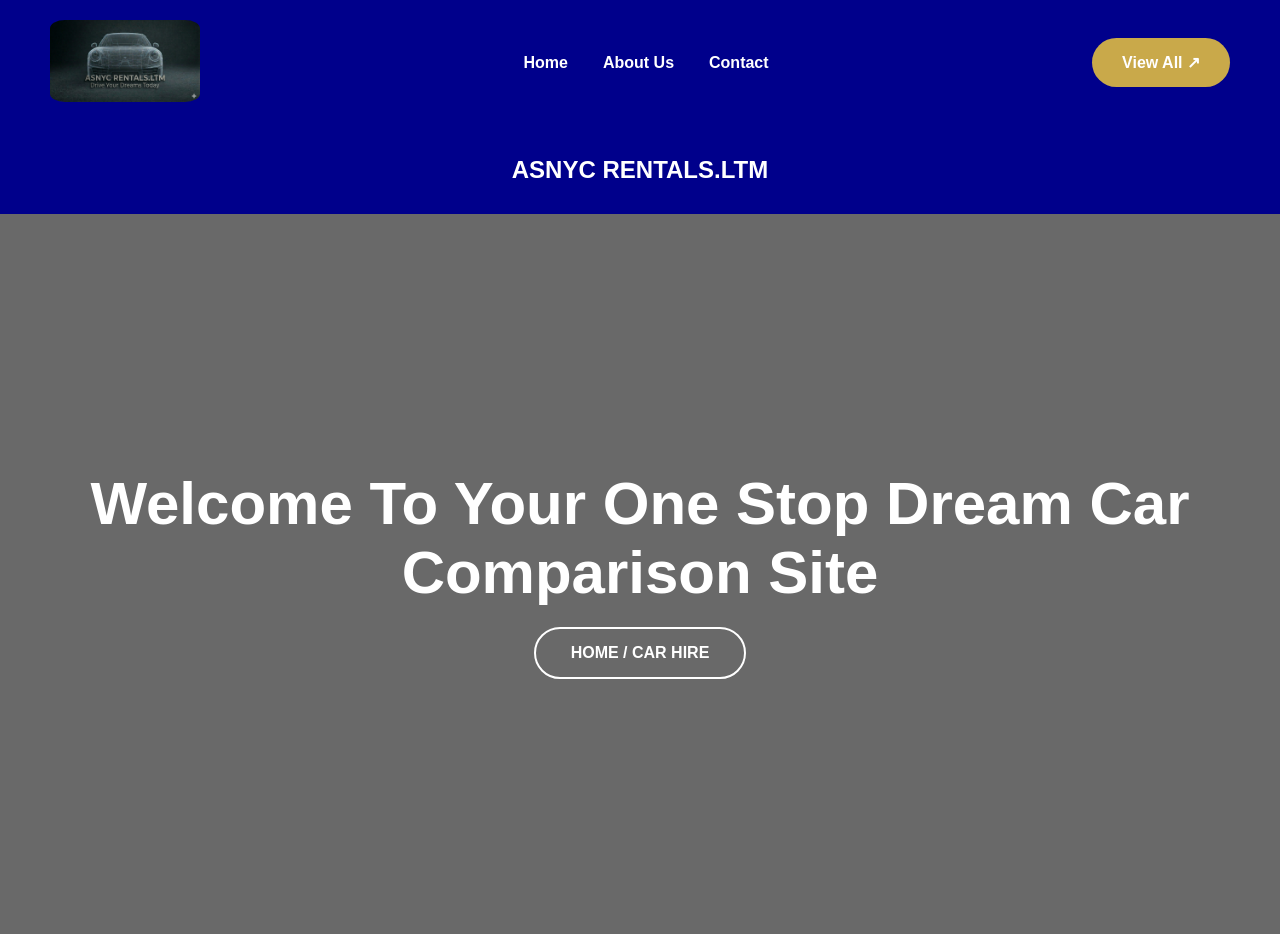
==== index.html @ 330ac1f2 "Finished welcome page section" ====
<!doctype html>
<html lang="en">
  <head>
    <meta charset="UTF-8" />
    <meta name="viewport" content="width=device-width, initial-scale=1.0" />
    <title>ASNYC RENTALS.LTM</title>
    <link rel="stylesheet" href="style.css" />
  </head>
  <body>
    <header>
      <!-- Top Navbar -->
      <nav class="navbar">
        <div class="logo">
          <img src="logo.png" alt="img" />
        </div>

        <ul class="nav-links">
          <li><a href="#">Home</a></li>
          <li><a href="#">About Us</a></li>
          <li><a href="#">Contact</a></li>
        </ul>

        <a href="#" class="view-btn">View All ↗</a>
      </nav>

      <!-- Company Name -->
      <div class="company-name">
        <h2>ASNYC RENTALS.LTM</h2>
      </div>

      <!-- Hero Section -->
      <section class="hero">
        <div class="overlay">
          <h1>Welcome To Your One Stop Dream Car Comparison Site</h1>

          <a href="#" class="hero-btn">HOME / CAR HIRE</a>
        </div>
      </section>
    </header>
  </body>
</html>
---- style.css ----
* {
    margin: 0;
    padding: 0;
    box-sizing: border-box;
}

body {
    font-family: Arial, sans-serif;
    background-color: dimgray;
}

/* NAVBAR */
.navbar {
    background-color: darkblue;
    display: flex;
    justify-content: space-between;
    align-items: center;
    padding: 20px 50px;
}

.logo img {
    width: 150px;
    border-radius: 10%;
}

.nav-links {
    display: flex;
    list-style: none;
    gap: 35px;
}

.nav-links a {
    text-decoration: none;
    color: white;
    font-weight: bold;
}

.view-btn {
    background: #c9a94a;
    color: white;
    text-decoration: none;
    padding: 15px 30px;
    border-radius: 30px;
    font-weight: bold;
}

/* COMPANY NAME */
.company-name {
    background-color: darkblue;
    text-align: center;
    padding: 30px;
    color: white;
}

/* HERO SECTION */
.hero {
    height: 80vh;
    background: url("car-bg.jpg") center/cover no-repeat;
    position: relative;
}

.overlay {
    background color: ;
    height: 100%;
    display: flex;
    flex-direction: column;
    justify-content: center;
    text-align: center;
    color: white;
    padding: 20px;
}

.overlay h1 {
    font-size: 60px;
    margin-bottom: 20px;
    font-weight: bold;
}

.overlay p {
    font-size: 24px;
    max-width: 1000px;
    margin: 0 auto 30px;
    line-height: 1.6;
}

.hero-btn {
    display: inline-block;
    margin: 0 auto;
    padding: 15px 35px;
    border: 2px solid white;
    border-radius: 30px;
    color: white;
    text-decoration: none;
    font-weight: bold;
}
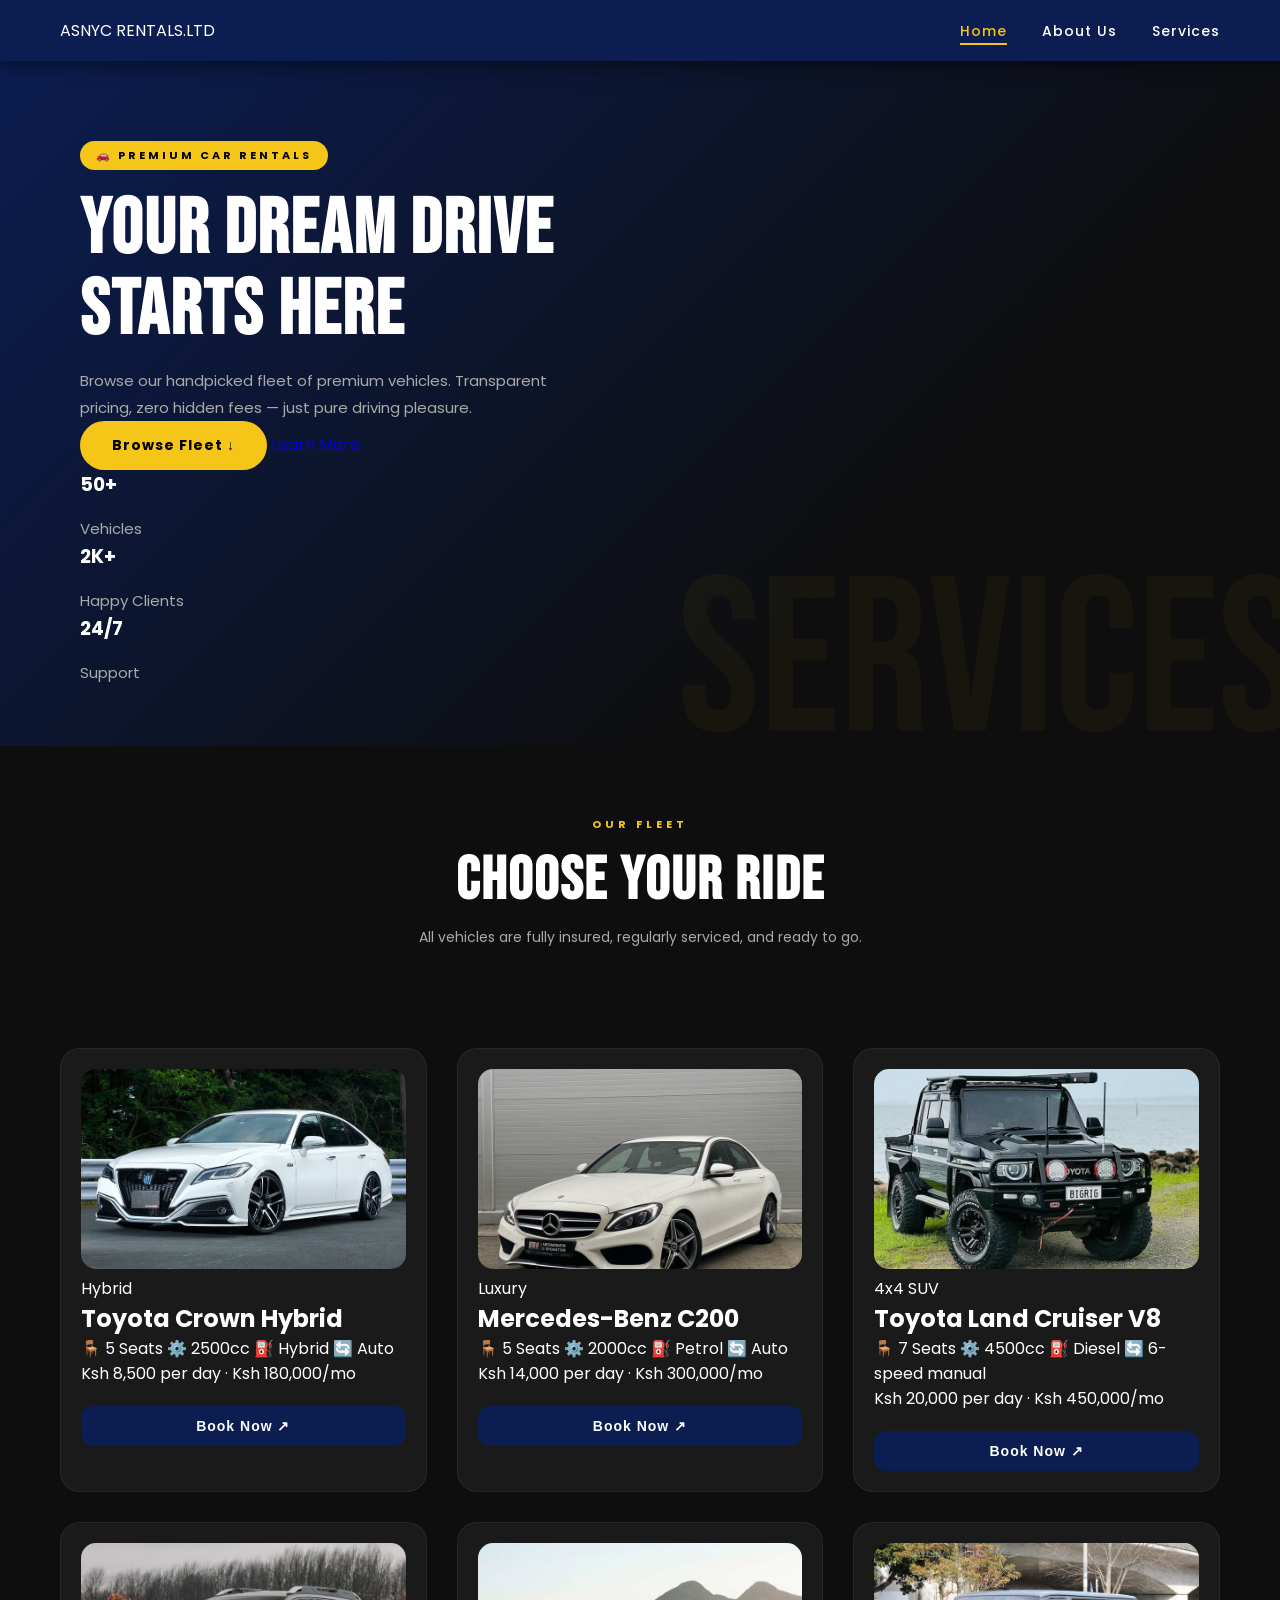
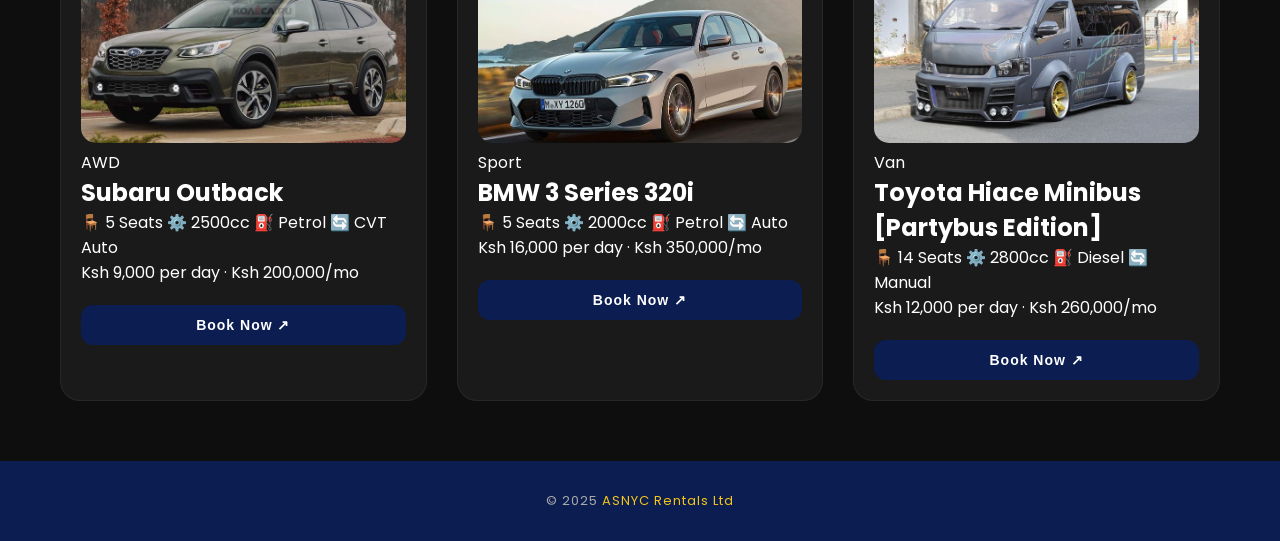
==== commit 318d2386: "Finished css homepage design" ====
--- a/index.html
+++ b/index.html
@@ -3,39 +3,371 @@
   <head>
     <meta charset="UTF-8" />
     <meta name="viewport" content="width=device-width, initial-scale=1.0" />
-    <title>ASNYC RENTALS.LTM</title>
+    <title>ASNYC RENTALS.LTD</title>
+
+    <link
+      href="https://fonts.googleapis.com/css2?family=Poppins:wght@300;500;700&family=Bebas+Neue&display=swap"
+      rel="stylesheet"
+    />
+
     <link rel="stylesheet" href="style.css" />
+    <link rel="stylesheet" href="index.css" />
+    <script src="index.js" defer></script>
   </head>
+
   <body>
-    <header>
-      <!-- Top Navbar -->
-      <nav class="navbar">
-        <div class="logo">
-          <img src="logo.png" alt="img" />
-        </div>
-
-        <ul class="nav-links">
-          <li><a href="#">Home</a></li>
-          <li><a href="#">About Us</a></li>
-          <li><a href="#">Contact</a></li>
-        </ul>
-
-        <a href="#" class="view-btn">View All ↗</a>
-      </nav>
-
-      <!-- Company Name -->
-      <div class="company-name">
-        <h2>ASNYC RENTALS.LTM</h2>
-      </div>
-
-      <!-- Hero Section -->
-      <section class="hero">
-        <div class="overlay">
-          <h1>Welcome To Your One Stop Dream Car Comparison Site</h1>
-
-          <a href="#" class="hero-btn">HOME / CAR HIRE</a>
-        </div>
-      </section>
-    </header>
+    <!-- NAVBAR -->
+    <nav class="navbar">
+      <div>ASNYC RENTALS.LTD</div>
+
+      <ul class="nav-links">
+        <li><a href="index.html" class="active">Home</a></li>
+        <li><a href="about.html">About Us</a></li>
+        <li><a href="services.html">Services</a></li>
+      </ul>
+    </nav>
+
+    <!-- HERO -->
+    <section class="hero">
+      <span class="hero-badge">🚗 Premium Car Rentals</span>
+
+      <h1>Your Dream Drive Starts Here</h1>
+
+      <p>
+        Browse our handpicked fleet of premium vehicles. Transparent pricing,
+        zero hidden fees — just pure driving pleasure.
+      </p>
+
+      <div class="hero-btns">
+        <a href="#fleet" class="btn-primary">Browse Fleet ↓</a>
+        <a href="about.html" class="btn-outline">Learn More</a>
+      </div>
+
+      <div class="hero-stats">
+        <div class="stat">
+          <h3>50+</h3>
+          <p>Vehicles</p>
+        </div>
+
+        <div class="stat">
+          <h3>2K+</h3>
+          <p>Happy Clients</p>
+        </div>
+
+        <div class="stat">
+          <h3>24/7</h3>
+          <p>Support</p>
+        </div>
+      </div>
+    </section>
+
+    <!-- SECTION HEADER -->
+    <div class="section-header" id="fleet">
+      <span class="tag">Our Fleet</span>
+      <h2>Choose Your Ride</h2>
+      <p>
+        All vehicles are fully insured, regularly serviced, and ready to go.
+      </p>
+    </div>
+
+    <!-- CARS SECTION -->
+    <section class="cars-section">
+      <!-- CAR 1 -->
+      <div class="car-card">
+        <div class="car-image">
+          <img src="logo1.jpg" alt="Toyota Crown Hybrid" />
+          <span class="car-badge">Hybrid</span>
+        </div>
+
+        <div class="car-body">
+          <h2>Toyota Crown Hybrid</h2>
+
+          <div class="car-details">
+            <span>🪑 5 Seats</span>
+            <span>⚙️ 2500cc</span>
+            <span>⛽ Hybrid</span>
+            <span>🔄 Auto</span>
+          </div>
+
+          <div class="car-bottom">
+            <div class="car-price">
+              <span class="amount">Ksh 8,500</span>
+              <span class="period">per day · Ksh 180,000/mo</span>
+            </div>
+
+            <button
+              class="book-btn"
+              onclick="
+                openModal('Toyota Crown Hybrid', 'SE003', 'Ksh 8,500/day')
+              "
+            >
+              Book Now ↗
+            </button>
+          </div>
+        </div>
+      </div>
+
+      <!-- CAR 2 -->
+      <div class="car-card">
+        <div class="car-image">
+          <img src="logo2.jpg" alt="Mercedes-Benz C200" />
+          <span class="car-badge">Luxury</span>
+        </div>
+
+        <div class="car-body">
+          <h2>Mercedes-Benz C200</h2>
+
+          <div class="car-details">
+            <span>🪑 5 Seats</span>
+            <span>⚙️ 2000cc</span>
+            <span>⛽ Petrol</span>
+            <span>🔄 Auto</span>
+          </div>
+
+          <div class="car-bottom">
+            <div class="car-price">
+              <span class="amount">Ksh 14,000</span>
+              <span class="period">per day · Ksh 300,000/mo</span>
+            </div>
+
+            <button
+              class="book-btn"
+              onclick="
+                openModal('Mercedes-Benz C200', 'LX007', 'Ksh 14,000/day')
+              "
+            >
+              Book Now ↗
+            </button>
+          </div>
+        </div>
+      </div>
+
+      <!-- CAR 3 -->
+      <div class="car-card">
+        <div class="car-image">
+          <img src="logo3.jpg" alt="Toyota Land Cruiser V8" />
+          <span class="car-badge">4x4 SUV</span>
+        </div>
+
+        <div class="car-body">
+          <h2>Toyota Land Cruiser V8</h2>
+
+          <div class="car-details">
+            <span>🪑 7 Seats</span>
+            <span>⚙️ 4500cc</span>
+            <span>⛽ Diesel</span>
+            <span>🔄 6-speed manual</span>
+          </div>
+
+          <div class="car-bottom">
+            <div class="car-price">
+              <span class="amount">Ksh 20,000</span>
+              <span class="period">per day · Ksh 450,000/mo</span>
+            </div>
+
+            <button
+              class="book-btn"
+              onclick="
+                openModal('Toyota Land Cruiser V8', '4X011', 'Ksh 20,000/day')
+              "
+            >
+              Book Now ↗
+            </button>
+          </div>
+        </div>
+      </div>
+
+      <!-- CAR 4 -->
+      <div class="car-card">
+        <div class="car-image">
+          <img src="logo4.jpg" alt="Subaru Outback" />
+          <span class="car-badge">AWD</span>
+        </div>
+
+        <div class="car-body">
+          <h2>Subaru Outback</h2>
+
+          <div class="car-details">
+            <span>🪑 5 Seats</span>
+            <span>⚙️ 2500cc</span>
+            <span>⛽ Petrol</span>
+            <span>🔄 CVT Auto</span>
+          </div>
+
+          <div class="car-bottom">
+            <div class="car-price">
+              <span class="amount">Ksh 9,000</span>
+              <span class="period">per day · Ksh 200,000/mo</span>
+            </div>
+
+            <button
+              class="book-btn"
+              onclick="
+                openModal('Subaru Outback 2.5i', 'SB015', 'Ksh 9,000/day')
+              "
+            >
+              Book Now ↗
+            </button>
+          </div>
+        </div>
+      </div>
+
+      <!-- CAR 5 -->
+      <div class="car-card">
+        <div class="car-image">
+          <img src="logo5.jpg" alt="BMW 3 Series" />
+          <span class="car-badge">Sport</span>
+        </div>
+
+        <div class="car-body">
+          <h2>BMW 3 Series 320i</h2>
+
+          <div class="car-details">
+            <span>🪑 5 Seats</span>
+            <span>⚙️ 2000cc</span>
+            <span>⛽ Petrol</span>
+            <span>🔄 Auto</span>
+          </div>
+
+          <div class="car-bottom">
+            <div class="car-price">
+              <span class="amount">Ksh 16,000</span>
+              <span class="period">per day · Ksh 350,000/mo</span>
+            </div>
+
+            <button
+              class="book-btn"
+              onclick="
+                openModal('BMW 3 Series 320i', 'BM019', 'Ksh 16,000/day')
+              "
+            >
+              Book Now ↗
+            </button>
+          </div>
+        </div>
+      </div>
+
+      <!-- CAR 6 -->
+      <div class="car-card">
+        <div class="car-image">
+          <img src="logo6.jpg" alt="Toyota Hiace" />
+          <span class="car-badge">Van</span>
+        </div>
+
+        <div class="car-body">
+          <h2>Toyota Hiace Minibus [Partybus Edition]</h2>
+
+          <div class="car-details">
+            <span>🪑 14 Seats</span>
+            <span>⚙️ 2800cc</span>
+            <span>⛽ Diesel</span>
+            <span>🔄 Manual</span>
+          </div>
+
+          <div class="car-bottom">
+            <div class="car-price">
+              <span class="amount">Ksh 12,000</span>
+              <span class="period">per day · Ksh 260,000/mo</span>
+            </div>
+
+            <button
+              class="book-btn"
+              onclick="
+                openModal('Toyota Hiace Minibus', 'VN022', 'Ksh 12,000/day')
+              "
+            >
+              Book Now ↗
+            </button>
+          </div>
+        </div>
+      </div>
+    </section>
+
+    <!-- BOOKING FORM -->
+    <div class="form-overlay" id="bookingform">
+      <div class="form">
+        <button class="form-close" onclick="closeform()">✕</button>
+
+        <div class="form-car-info">
+          <div class="dot"></div>
+
+          <div>
+            <h3 id="form-car-name">Car Name</h3>
+            <span id="form-car-details">Code · Price</span>
+          </div>
+        </div>
+
+        <h2>Book Your Ride</h2>
+
+        <div class="form-row">
+          <div class="form-group">
+            <label for="fullName">Full Name</label>
+            <input type="text" id="fullName" placeholder="e.g. John Doe" />
+            <span class="error-msg" id="err-name">
+              Please enter your full name.
+            </span>
+          </div>
+
+          <div class="form-group">
+            <label for="phone">Phone Number</label>
+            <input type="tel" id="phone" placeholder="+254 7XX XXX XXX" />
+            <span class="error-msg" id="err-phone">
+              Please enter a valid phone number (min 10 digits).
+            </span>
+          </div>
+        </div>
+
+        <div class="form-row">
+          <div class="form-group">
+            <label for="pickupDate">Pick-Up Date</label>
+            <input type="date" id="pickupDate" />
+            <span class="error-msg" id="err-pickup">
+              Please select a pick-up date.
+            </span>
+          </div>
+
+          <div class="form-group">
+            <label for="returnDate">Return Date</label>
+            <input type="date" id="returnDate" />
+            <span class="error-msg" id="err-return">
+              Return date must be after pick-up date.
+            </span>
+          </div>
+        </div>
+
+        <div class="form-group">
+          <label for="period">Rental Period</label>
+
+          <select id="period">
+            <option value="">Select period</option>
+            <option>Daily</option>
+            <option>Weekly</option>
+            <option>Monthly</option>
+          </select>
+
+          <span class="error-msg" id="err-period">
+            Please select a rental period.
+          </span>
+        </div>
+
+        <div class="form-group">
+          <label for="notes">Additional Notes</label>
+
+          <textarea
+            id="notes"
+            placeholder="Any special requests or requirements..."
+          ></textarea>
+        </div>
+
+        <button class="submit-btn" onclick="validateAndBook()">
+          Confirm Booking ✓
+        </button>
+      </div>
+    </div>
+
+    <!-- FOOTER -->
+    <footer>
+      <p>© 2025 <span>ASNYC Rentals Ltd</span></p>
+    </footer>
   </body>
 </html>
--- a/style.css
+++ b/style.css
@@ -1,95 +1,576 @@
+/* =============================================
+   ASNYC RENTALS LTD — Services Page Styles
+   ============================================= */
+
 * {
-    margin: 0;
-    padding: 0;
-    box-sizing: border-box;
-}
-
+  margin: 0;
+  padding: 0;
+  box-sizing: border-box;
+}
+
+/* CSS Variables for consistent theming */
+:root {
+  --navy:   #0b1d51;
+  --gold:   #f5c518;
+  --dark:   #0e0e0e;
+  --card:   #1a1a1a;
+  --card2:  #222;
+  --white:  #ffffff;
+  --grey:   #aaa;
+  --radius: 20px;
+}
+
+/* BODY */
 body {
-    font-family: Arial, sans-serif;
-    background-color: dimgray;
-}
-
-/* NAVBAR */
+  font-family: 'Poppins', sans-serif;
+  background-color: var(--dark);
+  color: var(--white);
+  overflow-x: hidden;
+}
+
+/* ── NAVBAR ── */
 .navbar {
-    background-color: darkblue;
-    display: flex;
-    justify-content: space-between;
-    align-items: center;
-    padding: 20px 50px;
-}
-
-.logo img {
-    width: 150px;
-    border-radius: 10%;
-}
+  background-color: var(--navy);
+  display: flex;
+  justify-content: space-between;
+  align-items: center;
+  padding: 18px 60px;
+  position: sticky;
+  top: 0;
+  z-index: 1000;
+  box-shadow: 0 4px 20px rgba(0,0,0,0.5);
+}
+
+.logo {
+  font-family: 'Bebas Neue', sans-serif;
+  font-size: 26px;
+  letter-spacing: 2px;
+  color: var(--gold);
+}
+
+.logo span { color: var(--white); }
 
 .nav-links {
-    display: flex;
-    list-style: none;
-    gap: 35px;
+  display: flex;
+  list-style: none;
+  gap: 35px;
 }
 
 .nav-links a {
-    text-decoration: none;
-    color: white;
-    font-weight: bold;
-}
-
-.view-btn {
-    background: #c9a94a;
-    color: white;
-    text-decoration: none;
-    padding: 15px 30px;
-    border-radius: 30px;
-    font-weight: bold;
-}
-
-/* COMPANY NAME */
-.company-name {
-    background-color: darkblue;
-    text-align: center;
-    padding: 30px;
-    color: white;
-}
-
-/* HERO SECTION */
+  text-decoration: none;
+  color: var(--white);
+  font-weight: 500;
+  font-size: 14px;
+  letter-spacing: 1px;
+  transition: color 0.3s;
+  position: relative;
+}
+
+.nav-links a::after {
+  content: '';
+  position: absolute;
+  bottom: -4px; left: 0;
+  width: 0; height: 2px;
+  background: var(--gold);
+  transition: width 0.3s;
+}
+
+.nav-links a:hover { color: var(--gold); }
+.nav-links a:hover::after { width: 100%; }
+.nav-links a.active { color: var(--gold); }
+.nav-links a.active::after { width: 100%; }
+
+/* ── PAGE HERO ── */
 .hero {
-    height: 80vh;
-    background: url("car-bg.jpg") center/cover no-repeat;
-    position: relative;
-}
-
-.overlay {
-    background color: ;
-    height: 100%;
-    display: flex;
-    flex-direction: column;
-    justify-content: center;
-    text-align: center;
-    color: white;
-    padding: 20px;
-}
-
-.overlay h1 {
-    font-size: 60px;
-    margin-bottom: 20px;
-    font-weight: bold;
-}
-
-.overlay p {
-    font-size: 24px;
-    max-width: 1000px;
-    margin: 0 auto 30px;
-    line-height: 1.6;
-}
-
-.hero-btn {
-    display: inline-block;
-    margin: 0 auto;
-    padding: 15px 35px;
-    border: 2px solid white;
-    border-radius: 30px;
-    color: white;
-    text-decoration: none;
-    font-weight: bold;
+  background: linear-gradient(135deg, #0b1d51 0%, #0e0e0e 70%);
+  padding: 80px 80px 60px;
+  position: relative;
+  overflow: hidden;
+  min-height: 40vh;
+  display: flex;
+  flex-direction: column;
+  justify-content: center;
+}
+
+/* Large decorative background text */
+.hero::before {
+  content: 'SERVICES';
+  position: absolute;
+  right: -20px; bottom: -50px;
+  font-family: 'Bebas Neue', sans-serif;
+  font-size: 220px;
+  color: rgba(245,197,24,0.04);
+  pointer-events: none;
+}
+
+.hero-badge {
+  background: var(--gold);
+  color: #000;
+  font-size: 11px;
+  font-weight: 700;
+  letter-spacing: 3px;
+  padding: 6px 16px;
+  border-radius: 20px;
+  margin-bottom: 20px;
+  display: inline-block;
+  text-transform: uppercase;
+  width: fit-content;
+}
+
+.hero h1 {
+  font-family: 'Bebas Neue', sans-serif;
+  font-size: clamp(42px, 6vw, 80px);
+  line-height: 1.05;
+  max-width: 650px;
+  letter-spacing: 2px;
+}
+
+.hero h1 span { color: var(--gold); }
+
+.hero p {
+  color: var(--grey);
+  font-size: 15px;
+  margin-top: 16px;
+  max-width: 500px;
+  line-height: 1.8;
+}
+
+/* ── SECTION HEADER ── */
+.section-header {
+  text-align: center;
+  padding: 70px 60px 40px;
+}
+
+.section-header .tag {
+  font-size: 11px;
+  font-weight: 700;
+  letter-spacing: 4px;
+  color: var(--gold);
+  text-transform: uppercase;
+  display: block;
+  margin-bottom: 12px;
+}
+
+.section-header h2 {
+  font-family: 'Bebas Neue', sans-serif;
+  font-size: clamp(36px, 5vw, 60px);
+  letter-spacing: 2px;
+}
+
+.section-header p {
+  color: var(--grey);
+  margin-top: 10px;
+  font-size: 14px;
+}
+
+/* ── SERVICES GRID ── */
+.services-grid {
+  display: grid;
+  grid-template-columns: repeat(auto-fill, minmax(300px, 1fr));
+  gap: 24px;
+  padding: 10px 60px 80px;
+}
+
+/* ── SERVICE CARD ── */
+.service-card {
+  background: var(--card);
+  border-radius: var(--radius);
+  padding: 32px 28px;
+  border: 1px solid rgba(255,255,255,0.06);
+  transition: transform 0.3s, border-color 0.3s, box-shadow 0.3s;
+  display: flex;
+  flex-direction: column;
+  gap: 14px;
+}
+
+.service-card:hover {
+  transform: translateY(-6px);
+  border-color: var(--gold);
+  box-shadow: 0 20px 50px rgba(0,0,0,0.4);
+}
+
+.service-icon {
+  font-size: 36px;
+  width: 64px;
+  height: 64px;
+  background: rgba(245,197,24,0.1);
+  border-radius: 16px;
+  display: flex;
+  align-items: center;
+  justify-content: center;
+  border: 1px solid rgba(245,197,24,0.2);
+}
+
+.service-card h3 {
+  font-size: 18px;
+  font-weight: 700;
+  margin-top: 4px;
+}
+
+.service-card p {
+  font-size: 13px;
+  color: var(--grey);
+  line-height: 1.8;
+  flex: 1;
+}
+
+.service-price {
+  font-size: 20px;
+  font-weight: 700;
+  color: var(--gold);
+  padding-top: 14px;
+  border-top: 1px solid rgba(255,255,255,0.07);
+}
+
+.service-price span {
+  font-size: 12px;
+  color: var(--grey);
+  font-weight: 400;
+}
+
+/* ── WHY CHOOSE US STRIP ── */
+.why-strip {
+  background: var(--navy);
+  padding: 60px 80px;
+  display: grid;
+  grid-template-columns: repeat(4, 1fr);
+  gap: 30px;
+  text-align: center;
+}
+
+.why-item .icon {
+  font-size: 32px;
+  margin-bottom: 14px;
+}
+
+.why-item h3 {
+  font-size: 15px;
+  font-weight: 700;
+  margin-bottom: 8px;
+}
+
+.why-item p {
+  font-size: 13px;
+  color: var(--grey);
+  line-height: 1.7;
+}
+
+/* ── CTA SECTION ── */
+.cta-section {
+  text-align: center;
+  padding: 80px 60px;
+  background: linear-gradient(135deg, #0b1d51 0%, #0e0e0e 100%);
+  position: relative;
+  overflow: hidden;
+}
+
+.cta-section::before {
+  content: 'BOOK';
+  position: absolute;
+  left: 50%;
+  top: 50%;
+  transform: translate(-50%, -50%);
+  font-family: 'Bebas Neue', sans-serif;
+  font-size: 300px;
+  color: rgba(245,197,24,0.03);
+  pointer-events: none;
+  white-space: nowrap;
+}
+
+.cta-section h2 {
+  font-family: 'Bebas Neue', sans-serif;
+  font-size: clamp(36px, 5vw, 60px);
+  letter-spacing: 2px;
+  position: relative;
+  z-index: 1;
+}
+
+.cta-section h2 span { color: var(--gold); }
+
+.cta-section p {
+  color: var(--grey);
+  font-size: 15px;
+  margin-top: 12px;
+  margin-bottom: 32px;
+  position: relative;
+  z-index: 1;
+}
+
+.cta-section a {
+  position: relative;
+  z-index: 1;
+}
+
+/* ── CARS SECTION (if used on services page) ── */
+.cars-section {
+  display: grid;
+  grid-template-columns: repeat(auto-fit, minmax(350px, 1fr));
+  gap: 30px;
+  padding: 60px;
+}
+
+.car-card {
+  background: var(--card);
+  border-radius: var(--radius);
+  padding: 20px;
+  overflow: hidden;
+  border: 1px solid rgba(255,255,255,0.06);
+  transition: transform 0.3s, box-shadow 0.3s;
+}
+
+.car-card:hover {
+  transform: translateY(-6px);
+  box-shadow: 0 20px 50px rgba(0,0,0,0.5);
+}
+
+.car-image img {
+  width: 100%;
+  border-radius: 15px;
+  height: 200px;
+  object-fit: cover;
+}
+
+/* ── BOOK BUTTON ── */
+.book-btn {
+  margin-top: 20px;
+  padding: 12px 20px;
+  border: none;
+  border-radius: 12px;
+  background: var(--navy);
+  color: var(--white);
+  font-weight: 600;
+  cursor: pointer;
+  width: 100%;
+  font-size: 14px;
+  transition: background 0.2s, transform 0.2s;
+  letter-spacing: 1px;
+}
+
+.book-btn:hover {
+  background: var(--gold);
+  color: #000;
+  transform: scale(1.02);
+}
+
+/* ── FORM OVERLAY (POPUP) ── */
+.form-overlay {
+  position: fixed;
+  top: 0; left: 0;
+  width: 100%; height: 100%;
+  background: rgba(0,0,0,0.75);
+  backdrop-filter: blur(6px);
+  display: none;
+  justify-content: center;
+  align-items: center;
+  z-index: 9999;
+  padding: 20px;
+}
+
+.form-overlay.active { display: flex; }
+
+/* ── FORM BOX ── */
+.form {
+  background: var(--card);
+  width: 90%;
+  max-width: 560px;
+  padding: 40px;
+  border-radius: 24px;
+  position: relative;
+  display: flex;
+  flex-direction: column;
+  gap: 16px;
+  border: 1px solid rgba(255,255,255,0.1);
+  animation: modalIn 0.3s ease;
+}
+
+@keyframes modalIn {
+  from { opacity: 0; transform: scale(0.93) translateY(20px); }
+  to   { opacity: 1; transform: scale(1) translateY(0); }
+}
+
+/* ── CLOSE BUTTON ── */
+.form-close {
+  position: absolute;
+  top: 18px; right: 22px;
+  background: transparent;
+  border: none;
+  color: var(--grey);
+  font-size: 24px;
+  cursor: pointer;
+  transition: color 0.2s;
+  line-height: 1;
+}
+
+.form-close:hover { color: var(--white); }
+
+/* ── FORM TITLE ── */
+.form h2 {
+  font-family: 'Bebas Neue', sans-serif;
+  font-size: 30px;
+  letter-spacing: 2px;
+  margin-bottom: 6px;
+}
+
+/* ── CAR INFO ── */
+.form-car-info {
+  display: flex;
+  align-items: center;
+  gap: 14px;
+  padding-bottom: 16px;
+  border-bottom: 1px solid rgba(255,255,255,0.08);
+}
+
+.form-car-info h3 {
+  font-size: 17px;
+  font-weight: 700;
+}
+
+.form-car-info p {
+  font-size: 13px;
+  color: var(--grey);
+}
+
+.dot {
+  width: 12px; height: 12px;
+  background: var(--gold);
+  border-radius: 50%;
+  flex-shrink: 0;
+}
+
+/* ── TWO COLUMN ROW ── */
+.form-row {
+  display: grid;
+  grid-template-columns: 1fr 1fr;
+  gap: 14px;
+}
+
+.form-group {
+  display: flex;
+  flex-direction: column;
+  gap: 6px;
+}
+
+/* ── LABEL ── */
+.form-group label {
+  font-size: 12px;
+  font-weight: 600;
+  letter-spacing: 1px;
+  color: var(--grey);
+  text-transform: uppercase;
+}
+
+/* ── INPUTS ── */
+.form-group input,
+.form-group select,
+.form-group textarea {
+  padding: 12px 16px;
+  border: 1px solid rgba(255,255,255,0.1);
+  border-radius: 10px;
+  background: #111;
+  color: var(--white);
+  font-family: 'Poppins', sans-serif;
+  font-size: 14px;
+  outline: none;
+  transition: border-color 0.2s;
+  width: 100%;
+}
+
+.form-group input:focus,
+.form-group select:focus,
+.form-group textarea:focus {
+  border-color: var(--gold);
+}
+
+.form-group input.error,
+.form-group select.error {
+  border-color: #e74c3c;
+}
+
+.form-group select option { background: var(--card); }
+
+/* ── TEXTAREA ── */
+.form-group textarea {
+  min-height: 100px;
+  resize: vertical;
+}
+
+/* ── ERROR MESSAGE ── */
+.error-msg {
+  display: none;
+  color: #e74c3c;
+  font-size: 11px;
+  margin-top: 2px;
+}
+
+.error-msg.visible { display: block; }
+
+/* ── SUBMIT BUTTON ── */
+.submit-btn {
+  padding: 15px;
+  border: none;
+  border-radius: 12px;
+  background: var(--gold);
+  color: #000;
+  font-size: 15px;
+  font-weight: 700;
+  cursor: pointer;
+  margin-top: 6px;
+  letter-spacing: 1px;
+  transition: transform 0.2s, box-shadow 0.2s;
+}
+
+.submit-btn:hover {
+  transform: translateY(-2px);
+  box-shadow: 0 8px 25px rgba(245,197,24,0.35);
+}
+
+/* ── FOOTER ── */
+footer {
+  background: var(--navy);
+  display: flex;
+  justify-content: center;
+  text-align: center;
+  padding: 30px;
+  font-size: 13px;
+  color: var(--grey);
+  letter-spacing: 1px;
+}
+
+footer span { color: var(--gold); }
+
+/* ── BUTTONS ── */
+.btn-primary {
+  background: var(--gold);
+  color: #000;
+  padding: 14px 32px;
+  border-radius: 50px;
+  font-weight: 700;
+  font-size: 14px;
+  text-decoration: none;
+  display: inline-block;
+  transition: transform 0.2s, box-shadow 0.2s;
+  letter-spacing: 1px;
+}
+
+.btn-primary:hover {
+  transform: translateY(-2px);
+  box-shadow: 0 8px 25px rgba(245,197,24,0.4);
+}
+
+/* ── RESPONSIVE ── */
+@media (max-width: 768px) {
+  .navbar { padding: 16px 24px; }
+  .hero { padding: 60px 24px 40px; }
+  .services-grid { padding: 10px 20px 60px; }
+  .why-strip { grid-template-columns: repeat(2, 1fr); padding: 40px 24px; }
+  .cta-section { padding: 60px 24px; }
+  .form { padding: 28px 22px; }
+  .form-row { grid-template-columns: 1fr; }
+  .section-header { padding: 50px 20px 30px; }
+}
+
+@media (max-width: 480px) {
+  .nav-links { gap: 16px; }
+  .why-strip { grid-template-columns: 1fr; }
+  .services-grid { grid-template-columns: 1fr; }
 }
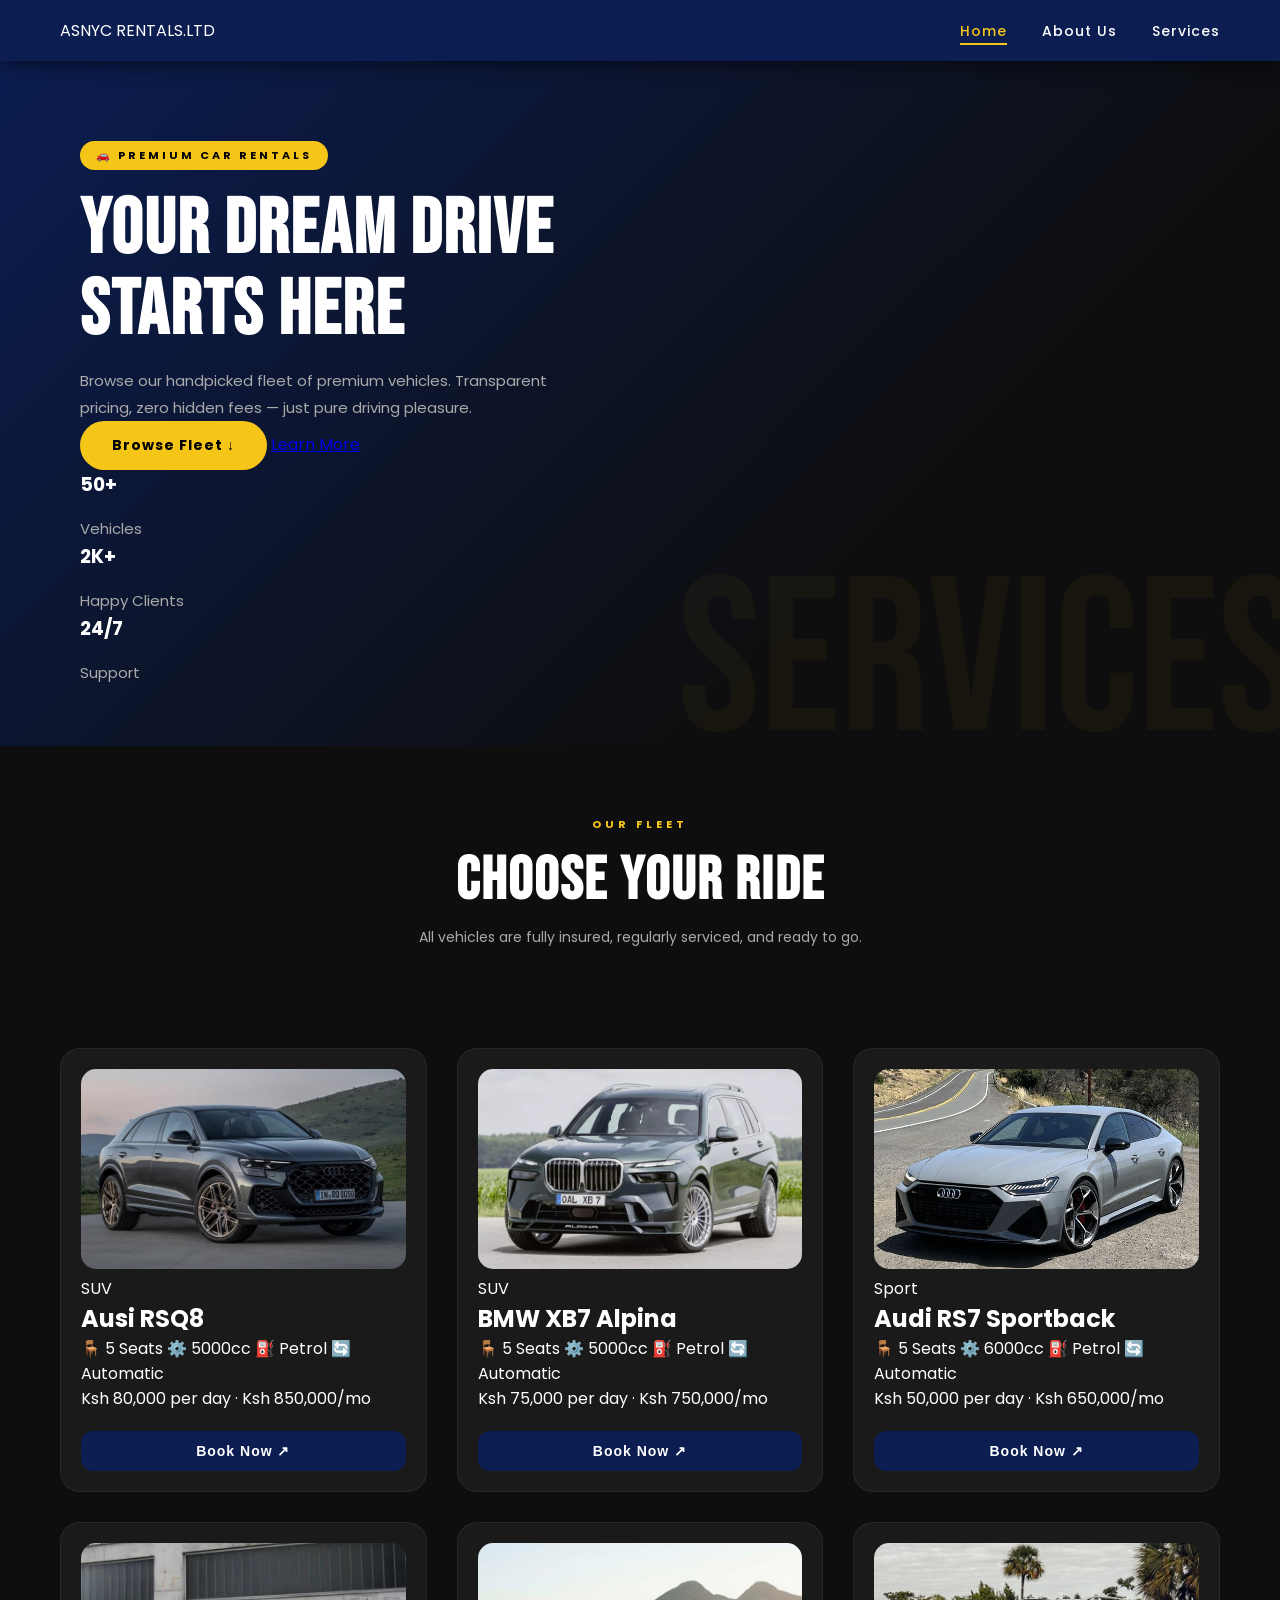
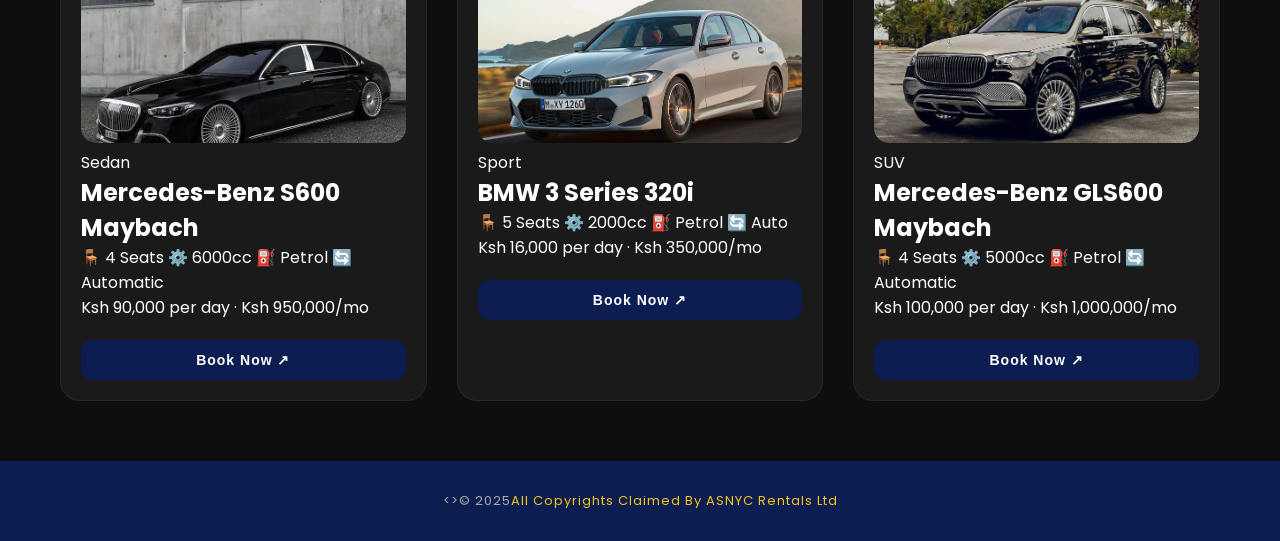
==== commit 46855771: "Updated homepage, design" ====
--- a/index.html
+++ b/index.html
@@ -75,24 +75,24 @@
       <!-- CAR 1 -->
       <div class="car-card">
         <div class="car-image">
-          <img src="logo1.jpg" alt="Toyota Crown Hybrid" />
-          <span class="car-badge">Hybrid</span>
-        </div>
-
-        <div class="car-body">
-          <h2>Toyota Crown Hybrid</h2>
+          <img src="logo11.jpg" alt="Audi RSQ8" />
+          <span class="car-badge">SUV</span>
+        </div>
+
+        <div class="car-body">
+          <h2>Ausi RSQ8</h2>
 
           <div class="car-details">
             <span>🪑 5 Seats</span>
-            <span>⚙️ 2500cc</span>
-            <span>⛽ Hybrid</span>
-            <span>🔄 Auto</span>
-          </div>
-
-          <div class="car-bottom">
-            <div class="car-price">
-              <span class="amount">Ksh 8,500</span>
-              <span class="period">per day · Ksh 180,000/mo</span>
+            <span>⚙️ 5000cc</span>
+            <span>⛽ Petrol</span>
+            <span>🔄 Automatic</span>
+          </div>
+
+          <div class="car-bottom">
+            <div class="car-price">
+              <span class="amount">Ksh 80,000</span>
+              <span class="period">per day · Ksh 850,000/mo</span>
             </div>
 
             <button
@@ -110,12 +110,102 @@
       <!-- CAR 2 -->
       <div class="car-card">
         <div class="car-image">
-          <img src="logo2.jpg" alt="Mercedes-Benz C200" />
-          <span class="car-badge">Luxury</span>
-        </div>
-
-        <div class="car-body">
-          <h2>Mercedes-Benz C200</h2>
+          <img src="logo8.jpg" alt="BMW XB7 Alpina" />
+          <span class="car-badge">SUV</span>
+        </div>
+
+        <div class="car-body">
+          <h2>BMW XB7 Alpina</h2>
+
+          <div class="car-details">
+            <span>🪑 5 Seats</span>
+            <span>⚙️ 5000cc</span>
+            <span>⛽ Petrol</span>
+            <span>🔄 Automatic</span>
+          </div>
+
+          <div class="car-bottom">
+            <div class="car-price">
+              <span class="amount">Ksh 75,000</span>
+              <span class="period">per day · Ksh 750,000/mo</span>
+            </div>
+
+            <button class="book-btn" onclick="openModal('BMW XB7 Alpina')">
+              Book Now ↗
+            </button>
+          </div>
+        </div>
+      </div>
+
+      <!-- CAR 3 -->
+      <div class="car-card">
+        <div class="car-image">
+          <img src="logo12.jpg" alt="Audi RS7" />
+          <span class="car-badge">Sport</span>
+        </div>
+
+        <div class="car-body">
+          <h2>Audi RS7 Sportback</h2>
+
+          <div class="car-details">
+            <span>🪑 5 Seats</span>
+            <span>⚙️ 6000cc</span>
+            <span>⛽ Petrol</span>
+            <span>🔄 Automatic</span>
+          </div>
+
+          <div class="car-bottom">
+            <div class="car-price">
+              <span class="amount">Ksh 50,000</span>
+              <span class="period">per day · Ksh 650,000/mo</span>
+            </div>
+
+            <button class="book-btn" onclick="openModal('Audi RS7 Sportback')">
+              Book Now ↗
+            </button>
+          </div>
+        </div>
+      </div>
+
+      <!-- CAR 4 -->
+      <div class="car-card">
+        <div class="car-image">
+          <img src="logo9.webp" alt="Mercedes-Benz" />
+          <span class="car-badge">Sedan</span>
+        </div>
+
+        <div class="car-body">
+          <h2>Mercedes-Benz S600 Maybach</h2>
+
+          <div class="car-details">
+            <span>🪑 4 Seats</span>
+            <span>⚙️ 6000cc</span>
+            <span>⛽ Petrol</span>
+            <span>🔄 Automatic</span>
+          </div>
+
+          <div class="car-bottom">
+            <div class="car-price">
+              <span class="amount">Ksh 90,000</span>
+              <span class="period">per day · Ksh 950,000/mo</span>
+            </div>
+
+            <button class="book-btn" onclick="openModal('Mercedes-Benz')">
+              Book Now ↗
+            </button>
+          </div>
+        </div>
+      </div>
+
+      <!-- CAR 5 -->
+      <div class="car-card">
+        <div class="car-image">
+          <img src="logo5.jpg" alt="BMW 3 Series" />
+          <span class="car-badge">Sport</span>
+        </div>
+
+        <div class="car-body">
+          <h2>BMW 3 Series 320i</h2>
 
           <div class="car-details">
             <span>🪑 5 Seats</span>
@@ -126,121 +216,11 @@
 
           <div class="car-bottom">
             <div class="car-price">
-              <span class="amount">Ksh 14,000</span>
-              <span class="period">per day · Ksh 300,000/mo</span>
-            </div>
-
-            <button
-              class="book-btn"
-              onclick="
-                openModal('Mercedes-Benz C200', 'LX007', 'Ksh 14,000/day')
-              "
-            >
-              Book Now ↗
-            </button>
-          </div>
-        </div>
-      </div>
-
-      <!-- CAR 3 -->
-      <div class="car-card">
-        <div class="car-image">
-          <img src="logo3.jpg" alt="Toyota Land Cruiser V8" />
-          <span class="car-badge">4x4 SUV</span>
-        </div>
-
-        <div class="car-body">
-          <h2>Toyota Land Cruiser V8</h2>
-
-          <div class="car-details">
-            <span>🪑 7 Seats</span>
-            <span>⚙️ 4500cc</span>
-            <span>⛽ Diesel</span>
-            <span>🔄 6-speed manual</span>
-          </div>
-
-          <div class="car-bottom">
-            <div class="car-price">
-              <span class="amount">Ksh 20,000</span>
-              <span class="period">per day · Ksh 450,000/mo</span>
-            </div>
-
-            <button
-              class="book-btn"
-              onclick="
-                openModal('Toyota Land Cruiser V8', '4X011', 'Ksh 20,000/day')
-              "
-            >
-              Book Now ↗
-            </button>
-          </div>
-        </div>
-      </div>
-
-      <!-- CAR 4 -->
-      <div class="car-card">
-        <div class="car-image">
-          <img src="logo4.jpg" alt="Subaru Outback" />
-          <span class="car-badge">AWD</span>
-        </div>
-
-        <div class="car-body">
-          <h2>Subaru Outback</h2>
-
-          <div class="car-details">
-            <span>🪑 5 Seats</span>
-            <span>⚙️ 2500cc</span>
-            <span>⛽ Petrol</span>
-            <span>🔄 CVT Auto</span>
-          </div>
-
-          <div class="car-bottom">
-            <div class="car-price">
-              <span class="amount">Ksh 9,000</span>
-              <span class="period">per day · Ksh 200,000/mo</span>
-            </div>
-
-            <button
-              class="book-btn"
-              onclick="
-                openModal('Subaru Outback 2.5i', 'SB015', 'Ksh 9,000/day')
-              "
-            >
-              Book Now ↗
-            </button>
-          </div>
-        </div>
-      </div>
-
-      <!-- CAR 5 -->
-      <div class="car-card">
-        <div class="car-image">
-          <img src="logo5.jpg" alt="BMW 3 Series" />
-          <span class="car-badge">Sport</span>
-        </div>
-
-        <div class="car-body">
-          <h2>BMW 3 Series 320i</h2>
-
-          <div class="car-details">
-            <span>🪑 5 Seats</span>
-            <span>⚙️ 2000cc</span>
-            <span>⛽ Petrol</span>
-            <span>🔄 Auto</span>
-          </div>
-
-          <div class="car-bottom">
-            <div class="car-price">
               <span class="amount">Ksh 16,000</span>
               <span class="period">per day · Ksh 350,000/mo</span>
             </div>
 
-            <button
-              class="book-btn"
-              onclick="
-                openModal('BMW 3 Series 320i', 'BM019', 'Ksh 16,000/day')
-              "
-            >
+            <button class="book-btn" onclick="openModal('BMW 3 Series 320i')">
               Book Now ↗
             </button>
           </div>
@@ -250,24 +230,24 @@
       <!-- CAR 6 -->
       <div class="car-card">
         <div class="car-image">
-          <img src="logo6.jpg" alt="Toyota Hiace" />
-          <span class="car-badge">Van</span>
-        </div>
-
-        <div class="car-body">
-          <h2>Toyota Hiace Minibus [Partybus Edition]</h2>
-
-          <div class="car-details">
-            <span>🪑 14 Seats</span>
-            <span>⚙️ 2800cc</span>
-            <span>⛽ Diesel</span>
-            <span>🔄 Manual</span>
-          </div>
-
-          <div class="car-bottom">
-            <div class="car-price">
-              <span class="amount">Ksh 12,000</span>
-              <span class="period">per day · Ksh 260,000/mo</span>
+          <img src="logo10.jpg" alt="Mercedes-Benz" />
+          <span class="car-badge">SUV</span>
+        </div>
+
+        <div class="car-body">
+          <h2>Mercedes-Benz GLS600 Maybach</h2>
+
+          <div class="car-details">
+            <span>🪑 4 Seats</span>
+            <span>⚙️ 5000cc</span>
+            <span>⛽ Petrol</span>
+            <span>🔄 Automatic</span>
+          </div>
+
+          <div class="car-bottom">
+            <div class="car-price">
+              <span class="amount">Ksh 100,000</span>
+              <span class="period">per day · Ksh 1,000,000/mo</span>
             </div>
 
             <button
@@ -367,7 +347,7 @@
 
     <!-- FOOTER -->
     <footer>
-      <p>© 2025 <span>ASNYC Rentals Ltd</span></p>
+      <>© 2025 <span> All Copyrights Claimed By ASNYC Rentals Ltd</span>
     </footer>
   </body>
 </html>
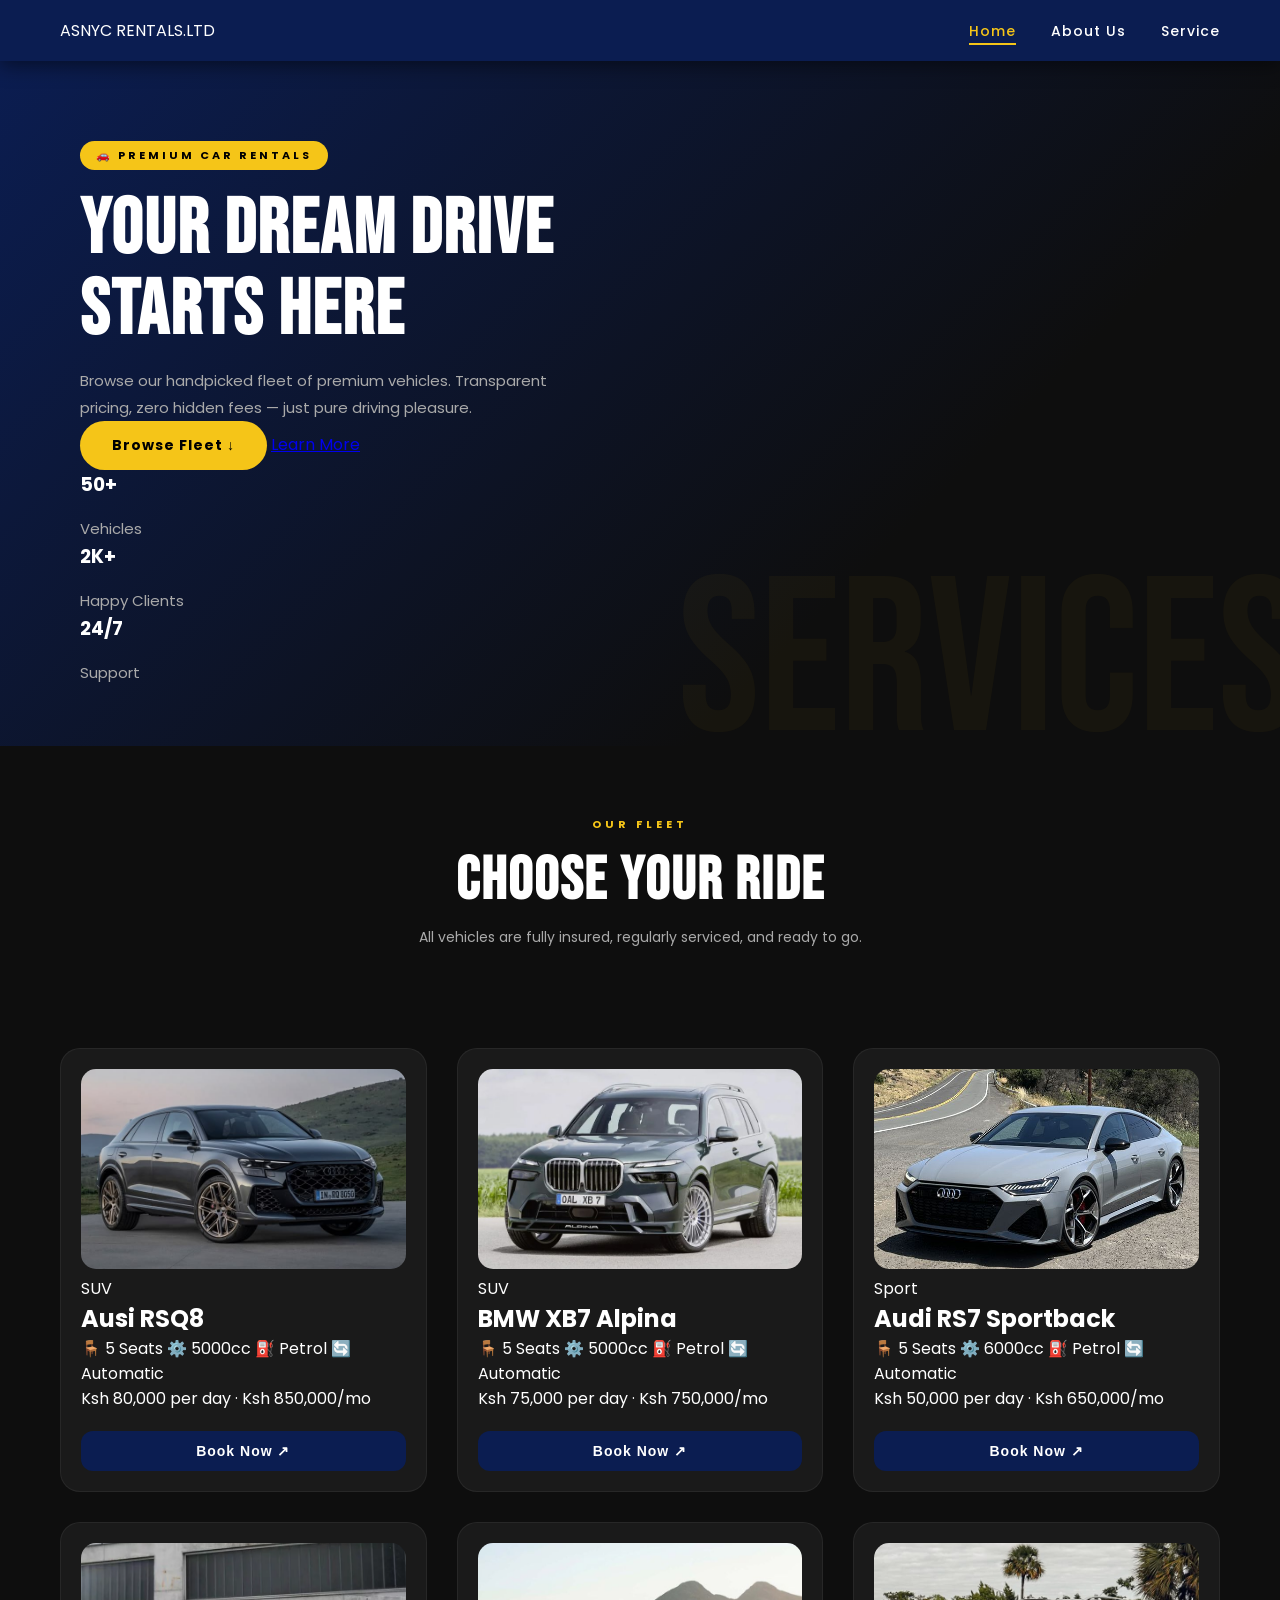
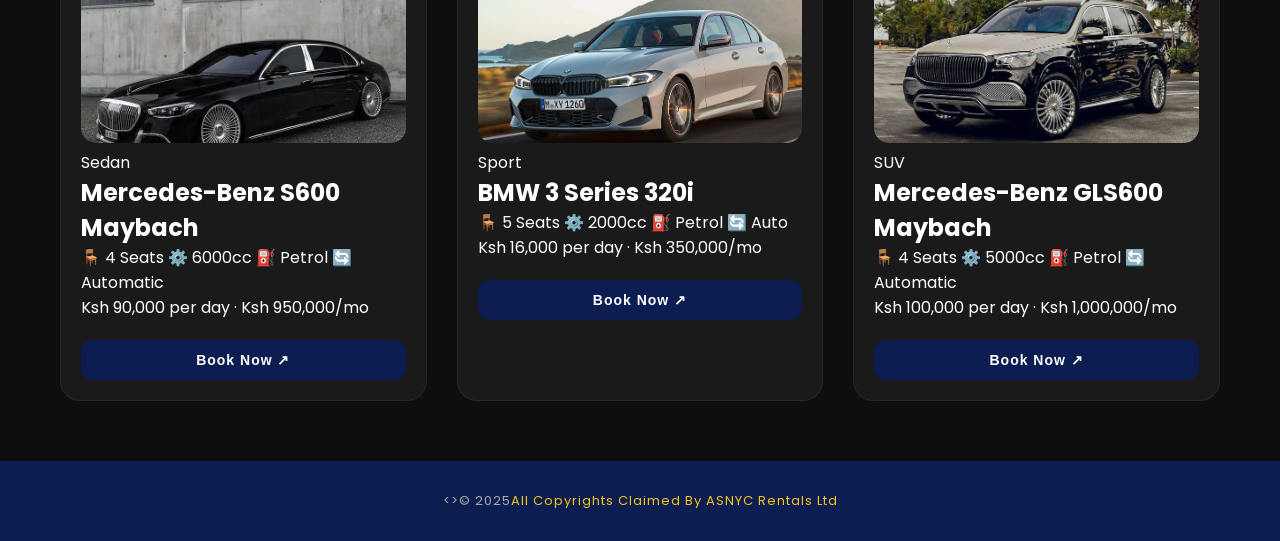
==== commit 27a96cea: "Updated homepage index.html" ====
--- a/index.html
+++ b/index.html
@@ -9,10 +9,9 @@
       href="https://fonts.googleapis.com/css2?family=Poppins:wght@300;500;700&family=Bebas+Neue&display=swap"
       rel="stylesheet"
     />
-
+    <!-- THIS IS THE OFFIAL HOME PAGE DESIGN, CHANGES ARE A COMPLETE CARFLEET CHANGE, JUST A NOTE FOR COMPARISON -->
     <link rel="stylesheet" href="style.css" />
     <link rel="stylesheet" href="index.css" />
-    <script src="index.js" defer></script>
   </head>
 
   <body>
@@ -23,7 +22,7 @@
       <ul class="nav-links">
         <li><a href="index.html" class="active">Home</a></li>
         <li><a href="about.html">About Us</a></li>
-        <li><a href="services.html">Services</a></li>
+        <li><a href="services.html">Service</a></li>
       </ul>
     </nav>
 
@@ -349,5 +348,6 @@
     <footer>
       <>© 2025 <span> All Copyrights Claimed By ASNYC Rentals Ltd</span>
     </footer>
+    <script src="script.js" defer></script>
   </body>
 </html>
--- a/style.css
+++ b/style.css
@@ -39,6 +39,10 @@
   top: 0;
   z-index: 1000;
   box-shadow: 0 4px 20px rgba(0,0,0,0.5);
+}
+
+.nav-links {
+  margin-left: auto; /* this pushes the links to the right */
 }
 
 .logo {
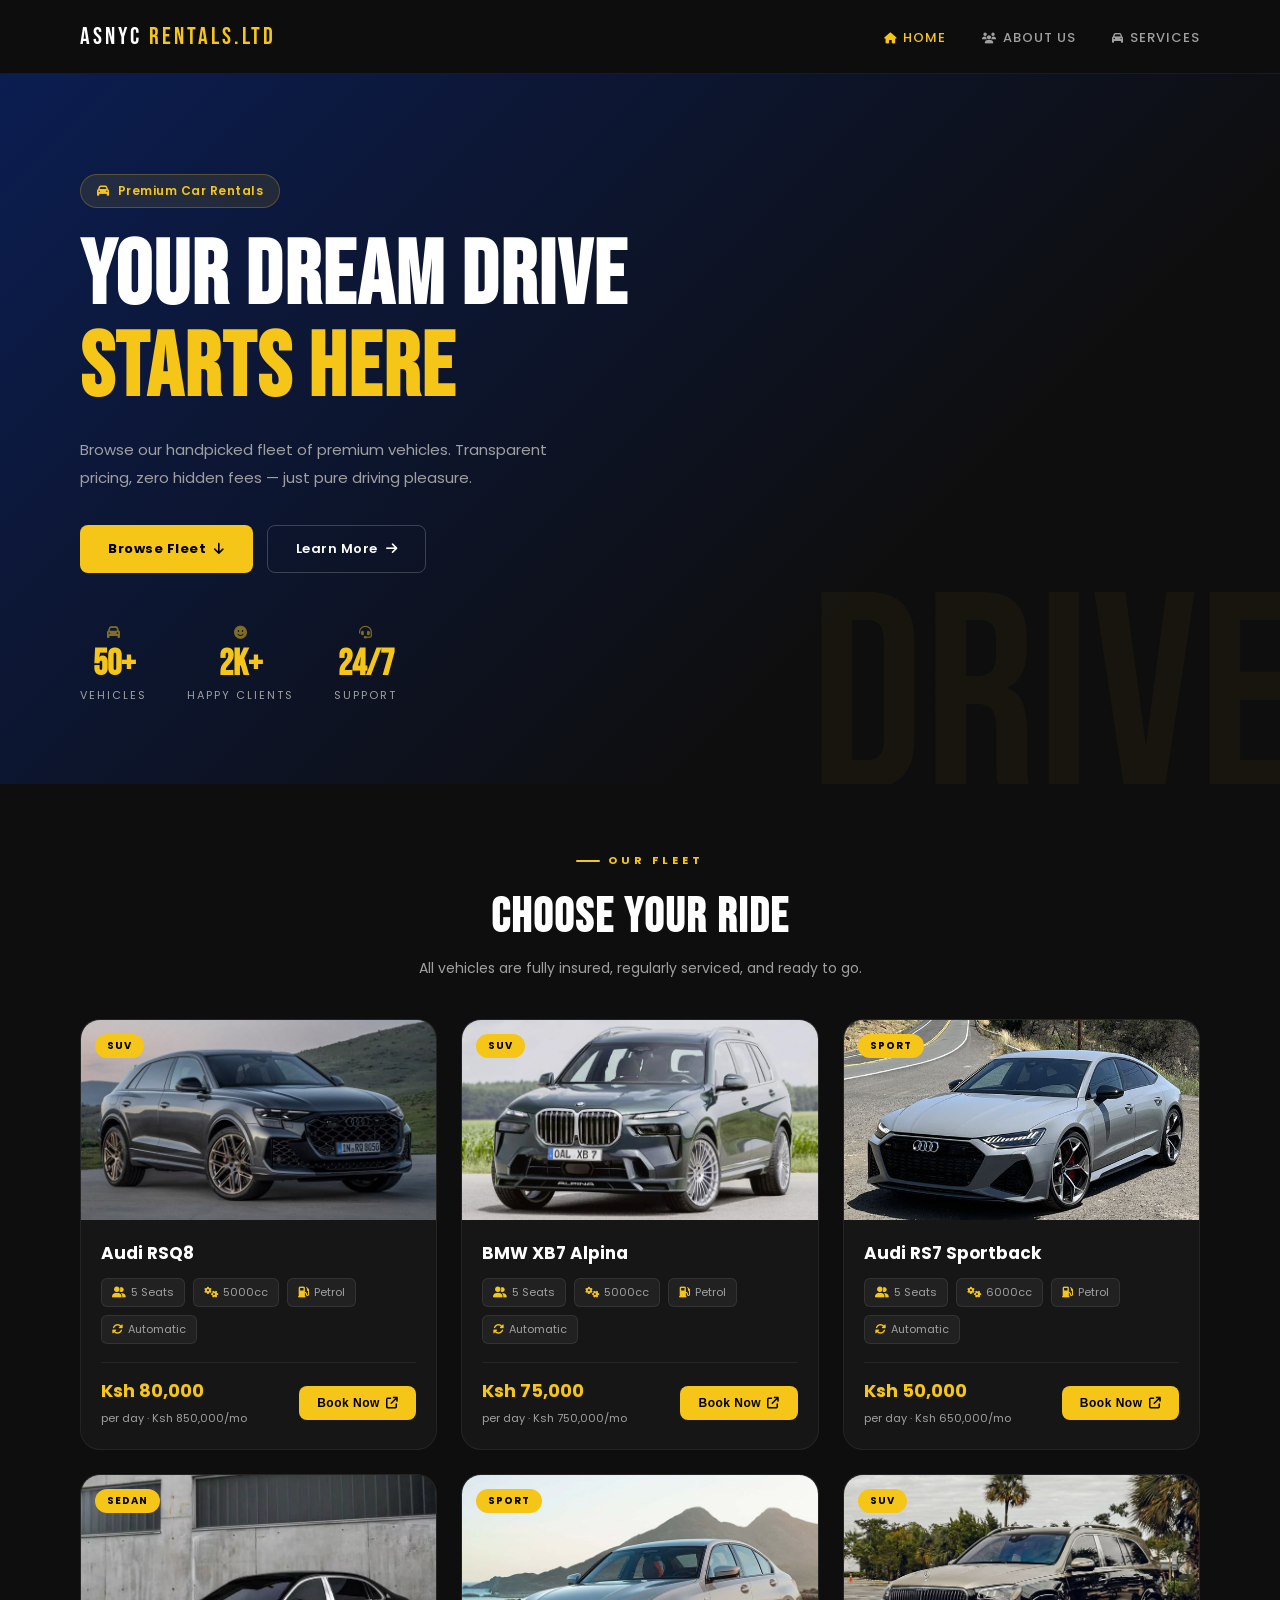
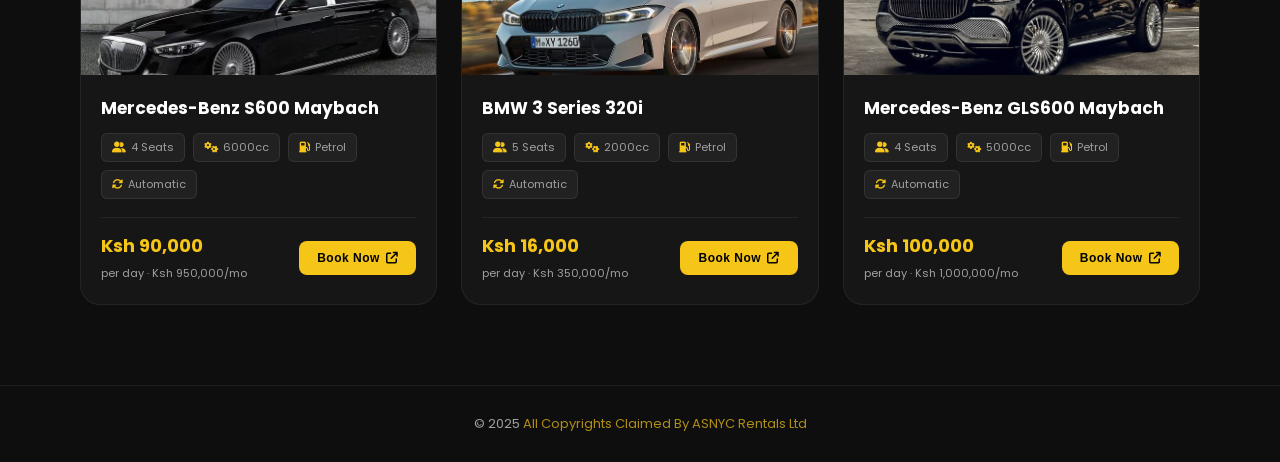
==== commit a89cfeec: "Finished Troubleshooting services,about and index code, full desisn remodel" ====
--- a/index.html
+++ b/index.html
@@ -4,56 +4,44 @@
     <meta charset="UTF-8" />
     <meta name="viewport" content="width=device-width, initial-scale=1.0" />
     <title>ASNYC RENTALS.LTD</title>
-
-    <link
-      href="https://fonts.googleapis.com/css2?family=Poppins:wght@300;500;700&family=Bebas+Neue&display=swap"
-      rel="stylesheet"
-    />
-    <!-- THIS IS THE OFFIAL HOME PAGE DESIGN, CHANGES ARE A COMPLETE CARFLEET CHANGE, JUST A NOTE FOR COMPARISON -->
+    <link href="https://fonts.googleapis.com/css2?family=Poppins:wght@300;400;500;700&family=Bebas+Neue&display=swap" rel="stylesheet" />
+    <link rel="stylesheet" href="https://cdnjs.cloudflare.com/ajax/libs/font-awesome/6.5.0/css/all.min.css" />
     <link rel="stylesheet" href="style.css" />
-    <link rel="stylesheet" href="index.css" />
   </head>
-
   <body>
+
     <!-- NAVBAR -->
     <nav class="navbar">
-      <div>ASNYC RENTALS.LTD</div>
-
+      <div class="logo">ASNYC <span>RENTALS.LTD</span></div>
       <ul class="nav-links">
-        <li><a href="index.html" class="active">Home</a></li>
-        <li><a href="about.html">About Us</a></li>
-        <li><a href="services.html">Service</a></li>
+        <li><a href="index.html" class="active"><i class="fa-solid fa-house" style="margin-right:6px;font-size:11px;"></i>Home</a></li>
+        <li><a href="about.html"><i class="fa-solid fa-users" style="margin-right:6px;font-size:11px;"></i>About Us</a></li>
+        <li><a href="services.html"><i class="fa-solid fa-car" style="margin-right:6px;font-size:11px;"></i>Services</a></li>
       </ul>
     </nav>
 
     <!-- HERO -->
     <section class="hero">
-      <span class="hero-badge">🚗 Premium Car Rentals</span>
-
-      <h1>Your Dream Drive Starts Here</h1>
-
-      <p>
-        Browse our handpicked fleet of premium vehicles. Transparent pricing,
-        zero hidden fees — just pure driving pleasure.
-      </p>
-
+      <span class="hero-badge"><i class="fa-solid fa-car"></i> Premium Car Rentals</span>
+      <h1>Your Dream Drive <span>Starts Here</span></h1>
+      <p>Browse our handpicked fleet of premium vehicles. Transparent pricing, zero hidden fees — just pure driving pleasure.</p>
       <div class="hero-btns">
-        <a href="#fleet" class="btn-primary">Browse Fleet ↓</a>
-        <a href="about.html" class="btn-outline">Learn More</a>
-      </div>
-
+        <a href="#fleet" class="btn-primary">Browse Fleet <i class="fa-solid fa-arrow-down"></i></a>
+        <a href="about.html" class="btn-outline">Learn More <i class="fa-solid fa-arrow-right"></i></a>
+      </div>
       <div class="hero-stats">
         <div class="stat">
+          <div class="stat-icon"><i class="fa-solid fa-car"></i></div>
           <h3>50+</h3>
           <p>Vehicles</p>
         </div>
-
         <div class="stat">
+          <div class="stat-icon"><i class="fa-solid fa-face-smile"></i></div>
           <h3>2K+</h3>
           <p>Happy Clients</p>
         </div>
-
         <div class="stat">
+          <div class="stat-icon"><i class="fa-solid fa-headset"></i></div>
           <h3>24/7</h3>
           <p>Support</p>
         </div>
@@ -64,44 +52,32 @@
     <div class="section-header" id="fleet">
       <span class="tag">Our Fleet</span>
       <h2>Choose Your Ride</h2>
-      <p>
-        All vehicles are fully insured, regularly serviced, and ready to go.
-      </p>
+      <p>All vehicles are fully insured, regularly serviced, and ready to go.</p>
     </div>
 
     <!-- CARS SECTION -->
     <section class="cars-section">
+
       <!-- CAR 1 -->
       <div class="car-card">
         <div class="car-image">
           <img src="logo11.jpg" alt="Audi RSQ8" />
           <span class="car-badge">SUV</span>
         </div>
-
-        <div class="car-body">
-          <h2>Ausi RSQ8</h2>
-
-          <div class="car-details">
-            <span>🪑 5 Seats</span>
-            <span>⚙️ 5000cc</span>
-            <span>⛽ Petrol</span>
-            <span>🔄 Automatic</span>
-          </div>
-
+        <div class="car-body">
+          <h2>Audi RSQ8</h2>
+          <div class="car-details">
+            <span><i class="fa-solid fa-user-group"></i> 5 Seats</span>
+            <span><i class="fa-solid fa-gears"></i> 5000cc</span>
+            <span><i class="fa-solid fa-gas-pump"></i> Petrol</span>
+            <span><i class="fa-solid fa-rotate"></i> Automatic</span>
+          </div>
           <div class="car-bottom">
             <div class="car-price">
               <span class="amount">Ksh 80,000</span>
               <span class="period">per day · Ksh 850,000/mo</span>
             </div>
-
-            <button
-              class="book-btn"
-              onclick="
-                openModal('Toyota Crown Hybrid', 'SE003', 'Ksh 8,500/day')
-              "
-            >
-              Book Now ↗
-            </button>
+            <button class="book-btn" onclick="openModal('Audi RSQ8', 'SE001', 'Ksh 80,000/day')">Book Now <i class="fa-solid fa-arrow-up-right-from-square"></i></button>
           </div>
         </div>
       </div>
@@ -112,26 +88,20 @@
           <img src="logo8.jpg" alt="BMW XB7 Alpina" />
           <span class="car-badge">SUV</span>
         </div>
-
         <div class="car-body">
           <h2>BMW XB7 Alpina</h2>
-
-          <div class="car-details">
-            <span>🪑 5 Seats</span>
-            <span>⚙️ 5000cc</span>
-            <span>⛽ Petrol</span>
-            <span>🔄 Automatic</span>
-          </div>
-
+          <div class="car-details">
+            <span><i class="fa-solid fa-user-group"></i> 5 Seats</span>
+            <span><i class="fa-solid fa-gears"></i> 5000cc</span>
+            <span><i class="fa-solid fa-gas-pump"></i> Petrol</span>
+            <span><i class="fa-solid fa-rotate"></i> Automatic</span>
+          </div>
           <div class="car-bottom">
             <div class="car-price">
               <span class="amount">Ksh 75,000</span>
               <span class="period">per day · Ksh 750,000/mo</span>
             </div>
-
-            <button class="book-btn" onclick="openModal('BMW XB7 Alpina')">
-              Book Now ↗
-            </button>
+            <button class="book-btn" onclick="openModal('BMW XB7 Alpina', 'SE002', 'Ksh 75,000/day')">Book Now <i class="fa-solid fa-arrow-up-right-from-square"></i></button>
           </div>
         </div>
       </div>
@@ -142,26 +112,20 @@
           <img src="logo12.jpg" alt="Audi RS7" />
           <span class="car-badge">Sport</span>
         </div>
-
         <div class="car-body">
           <h2>Audi RS7 Sportback</h2>
-
-          <div class="car-details">
-            <span>🪑 5 Seats</span>
-            <span>⚙️ 6000cc</span>
-            <span>⛽ Petrol</span>
-            <span>🔄 Automatic</span>
-          </div>
-
+          <div class="car-details">
+            <span><i class="fa-solid fa-user-group"></i> 5 Seats</span>
+            <span><i class="fa-solid fa-gears"></i> 6000cc</span>
+            <span><i class="fa-solid fa-gas-pump"></i> Petrol</span>
+            <span><i class="fa-solid fa-rotate"></i> Automatic</span>
+          </div>
           <div class="car-bottom">
             <div class="car-price">
               <span class="amount">Ksh 50,000</span>
               <span class="period">per day · Ksh 650,000/mo</span>
             </div>
-
-            <button class="book-btn" onclick="openModal('Audi RS7 Sportback')">
-              Book Now ↗
-            </button>
+            <button class="book-btn" onclick="openModal('Audi RS7 Sportback', 'SE003', 'Ksh 50,000/day')">Book Now <i class="fa-solid fa-arrow-up-right-from-square"></i></button>
           </div>
         </div>
       </div>
@@ -169,29 +133,23 @@
       <!-- CAR 4 -->
       <div class="car-card">
         <div class="car-image">
-          <img src="logo9.webp" alt="Mercedes-Benz" />
+          <img src="logo9.webp" alt="Mercedes-Benz S600 Maybach" />
           <span class="car-badge">Sedan</span>
         </div>
-
         <div class="car-body">
           <h2>Mercedes-Benz S600 Maybach</h2>
-
-          <div class="car-details">
-            <span>🪑 4 Seats</span>
-            <span>⚙️ 6000cc</span>
-            <span>⛽ Petrol</span>
-            <span>🔄 Automatic</span>
-          </div>
-
+          <div class="car-details">
+            <span><i class="fa-solid fa-user-group"></i> 4 Seats</span>
+            <span><i class="fa-solid fa-gears"></i> 6000cc</span>
+            <span><i class="fa-solid fa-gas-pump"></i> Petrol</span>
+            <span><i class="fa-solid fa-rotate"></i> Automatic</span>
+          </div>
           <div class="car-bottom">
             <div class="car-price">
               <span class="amount">Ksh 90,000</span>
               <span class="period">per day · Ksh 950,000/mo</span>
             </div>
-
-            <button class="book-btn" onclick="openModal('Mercedes-Benz')">
-              Book Now ↗
-            </button>
+            <button class="book-btn" onclick="openModal('Mercedes-Benz S600 Maybach', 'SE004', 'Ksh 90,000/day')">Book Now <i class="fa-solid fa-arrow-up-right-from-square"></i></button>
           </div>
         </div>
       </div>
@@ -199,29 +157,23 @@
       <!-- CAR 5 -->
       <div class="car-card">
         <div class="car-image">
-          <img src="logo5.jpg" alt="BMW 3 Series" />
+          <img src="logo5.jpg" alt="BMW 3 Series 320i" />
           <span class="car-badge">Sport</span>
         </div>
-
         <div class="car-body">
           <h2>BMW 3 Series 320i</h2>
-
-          <div class="car-details">
-            <span>🪑 5 Seats</span>
-            <span>⚙️ 2000cc</span>
-            <span>⛽ Petrol</span>
-            <span>🔄 Auto</span>
-          </div>
-
+          <div class="car-details">
+            <span><i class="fa-solid fa-user-group"></i> 5 Seats</span>
+            <span><i class="fa-solid fa-gears"></i> 2000cc</span>
+            <span><i class="fa-solid fa-gas-pump"></i> Petrol</span>
+            <span><i class="fa-solid fa-rotate"></i> Automatic</span>
+          </div>
           <div class="car-bottom">
             <div class="car-price">
               <span class="amount">Ksh 16,000</span>
               <span class="period">per day · Ksh 350,000/mo</span>
             </div>
-
-            <button class="book-btn" onclick="openModal('BMW 3 Series 320i')">
-              Book Now ↗
-            </button>
+            <button class="book-btn" onclick="openModal('BMW 3 Series 320i', 'SE005', 'Ksh 16,000/day')">Book Now <i class="fa-solid fa-arrow-up-right-from-square"></i></button>
           </div>
         </div>
       </div>
@@ -229,125 +181,88 @@
       <!-- CAR 6 -->
       <div class="car-card">
         <div class="car-image">
-          <img src="logo10.jpg" alt="Mercedes-Benz" />
+          <img src="logo10.jpg" alt="Mercedes-Benz GLS600 Maybach" />
           <span class="car-badge">SUV</span>
         </div>
-
         <div class="car-body">
           <h2>Mercedes-Benz GLS600 Maybach</h2>
-
-          <div class="car-details">
-            <span>🪑 4 Seats</span>
-            <span>⚙️ 5000cc</span>
-            <span>⛽ Petrol</span>
-            <span>🔄 Automatic</span>
-          </div>
-
+          <div class="car-details">
+            <span><i class="fa-solid fa-user-group"></i> 4 Seats</span>
+            <span><i class="fa-solid fa-gears"></i> 5000cc</span>
+            <span><i class="fa-solid fa-gas-pump"></i> Petrol</span>
+            <span><i class="fa-solid fa-rotate"></i> Automatic</span>
+          </div>
           <div class="car-bottom">
             <div class="car-price">
               <span class="amount">Ksh 100,000</span>
               <span class="period">per day · Ksh 1,000,000/mo</span>
             </div>
-
-            <button
-              class="book-btn"
-              onclick="
-                openModal('Toyota Hiace Minibus', 'VN022', 'Ksh 12,000/day')
-              "
-            >
-              Book Now ↗
-            </button>
-          </div>
-        </div>
-      </div>
+            <button class="book-btn" onclick="openModal('Mercedes-Benz GLS600 Maybach', 'SE006', 'Ksh 100,000/day')">Book Now <i class="fa-solid fa-arrow-up-right-from-square"></i></button>
+          </div>
+        </div>
+      </div>
+
     </section>
 
     <!-- BOOKING FORM -->
     <div class="form-overlay" id="bookingform">
       <div class="form">
         <button class="form-close" onclick="closeform()">✕</button>
-
         <div class="form-car-info">
           <div class="dot"></div>
-
           <div>
             <h3 id="form-car-name">Car Name</h3>
             <span id="form-car-details">Code · Price</span>
           </div>
         </div>
-
         <h2>Book Your Ride</h2>
-
         <div class="form-row">
           <div class="form-group">
-            <label for="fullName">Full Name</label>
+            <label for="fullName"><i class="fa-solid fa-user" style="margin-right:6px;color:#f5c518;"></i>Full Name</label>
             <input type="text" id="fullName" placeholder="e.g. John Doe" />
-            <span class="error-msg" id="err-name">
-              Please enter your full name.
-            </span>
-          </div>
-
-          <div class="form-group">
-            <label for="phone">Phone Number</label>
+            <span class="error-msg" id="err-name">Please enter your full name.</span>
+          </div>
+          <div class="form-group">
+            <label for="phone"><i class="fa-solid fa-phone" style="margin-right:6px;color:#f5c518;"></i>Phone Number</label>
             <input type="tel" id="phone" placeholder="+254 7XX XXX XXX" />
-            <span class="error-msg" id="err-phone">
-              Please enter a valid phone number (min 10 digits).
-            </span>
-          </div>
-        </div>
-
+            <span class="error-msg" id="err-phone">Please enter a valid phone number (min 10 digits).</span>
+          </div>
+        </div>
         <div class="form-row">
           <div class="form-group">
-            <label for="pickupDate">Pick-Up Date</label>
+            <label for="pickupDate"><i class="fa-solid fa-calendar" style="margin-right:6px;color:#f5c518;"></i>Pick-Up Date</label>
             <input type="date" id="pickupDate" />
-            <span class="error-msg" id="err-pickup">
-              Please select a pick-up date.
-            </span>
-          </div>
-
-          <div class="form-group">
-            <label for="returnDate">Return Date</label>
+            <span class="error-msg" id="err-pickup">Please select a pick-up date.</span>
+          </div>
+          <div class="form-group">
+            <label for="returnDate"><i class="fa-solid fa-calendar-check" style="margin-right:6px;color:#f5c518;"></i>Return Date</label>
             <input type="date" id="returnDate" />
-            <span class="error-msg" id="err-return">
-              Return date must be after pick-up date.
-            </span>
-          </div>
-        </div>
-
+            <span class="error-msg" id="err-return">Return date must be after pick-up date.</span>
+          </div>
+        </div>
         <div class="form-group">
-          <label for="period">Rental Period</label>
-
+          <label for="period"><i class="fa-solid fa-clock" style="margin-right:6px;color:#f5c518;"></i>Rental Period</label>
           <select id="period">
             <option value="">Select period</option>
             <option>Daily</option>
             <option>Weekly</option>
             <option>Monthly</option>
           </select>
-
-          <span class="error-msg" id="err-period">
-            Please select a rental period.
-          </span>
-        </div>
-
+          <span class="error-msg" id="err-period">Please select a rental period.</span>
+        </div>
         <div class="form-group">
-          <label for="notes">Additional Notes</label>
-
-          <textarea
-            id="notes"
-            placeholder="Any special requests or requirements..."
-          ></textarea>
-        </div>
-
-        <button class="submit-btn" onclick="validateAndBook()">
-          Confirm Booking ✓
-        </button>
+          <label for="notes"><i class="fa-solid fa-note-sticky" style="margin-right:6px;color:#f5c518;"></i>Additional Notes</label>
+          <textarea id="notes" placeholder="Any special requests or requirements..."></textarea>
+        </div>
+        <button class="submit-btn" onclick="validateAndBook()">Confirm Booking <i class="fa-solid fa-check"></i></button>
       </div>
     </div>
 
     <!-- FOOTER -->
     <footer>
-      <>© 2025 <span> All Copyrights Claimed By ASNYC Rentals Ltd</span>
+      <p>© 2025 <span>All Copyrights Claimed By ASNYC Rentals Ltd</span></p>
     </footer>
+
     <script src="script.js" defer></script>
   </body>
-</html>
+</html>
--- a/style.css
+++ b/style.css
@@ -1,580 +1,498 @@
 /* =============================================
-   ASNYC RENTALS LTD — Services Page Styles
+   ASNYC RENTALS LTD — Index / Home Page Styles
    ============================================= */
 
-* {
-  margin: 0;
-  padding: 0;
-  box-sizing: border-box;
-}
-
-/* CSS Variables for consistent theming */
 :root {
-  --navy:   #0b1d51;
-  --gold:   #f5c518;
-  --dark:   #0e0e0e;
-  --card:   #1a1a1a;
-  --card2:  #222;
-  --white:  #ffffff;
-  --grey:   #aaa;
-  --radius: 20px;
-}
-
-/* BODY */
+  --gold: #f5c518;
+  --navy: #0b1d51;
+  --card: #161616;
+  --grey: #a0a0a0;
+  --dark: #0e0e0e;
+}
+
+*, *::before, *::after { box-sizing: border-box; margin: 0; padding: 0; }
+
 body {
+  background: var(--dark);
+  color: #fff;
   font-family: 'Poppins', sans-serif;
-  background-color: var(--dark);
-  color: var(--white);
-  overflow-x: hidden;
 }
 
 /* ── NAVBAR ── */
 .navbar {
-  background-color: var(--navy);
-  display: flex;
+  display: flex;
+  align-items: center;
   justify-content: space-between;
-  align-items: center;
-  padding: 18px 60px;
+  padding: 22px 80px;
   position: sticky;
   top: 0;
-  z-index: 1000;
-  box-shadow: 0 4px 20px rgba(0,0,0,0.5);
-}
+  z-index: 100;
+  background: rgba(14,14,14,0.95);
+  backdrop-filter: blur(10px);
+  border-bottom: 1px solid rgba(255,255,255,0.06);
+}
+
+.logo {
+  font-family: 'Bebas Neue', sans-serif;
+  font-size: 24px;
+  letter-spacing: 3px;
+  color: #fff;
+}
+.logo span { color: var(--gold); }
 
 .nav-links {
-  margin-left: auto; /* this pushes the links to the right */
-}
-
-.logo {
-  font-family: 'Bebas Neue', sans-serif;
-  font-size: 26px;
-  letter-spacing: 2px;
-  color: var(--gold);
-}
-
-.logo span { color: var(--white); }
-
-.nav-links {
   display: flex;
   list-style: none;
-  gap: 35px;
+  gap: 36px;
 }
 
 .nav-links a {
   text-decoration: none;
-  color: var(--white);
+  color: var(--grey);
+  font-size: 13px;
   font-weight: 500;
-  font-size: 14px;
   letter-spacing: 1px;
-  transition: color 0.3s;
-  position: relative;
-}
-
-.nav-links a::after {
-  content: '';
-  position: absolute;
-  bottom: -4px; left: 0;
-  width: 0; height: 2px;
-  background: var(--gold);
-  transition: width 0.3s;
-}
-
-.nav-links a:hover { color: var(--gold); }
-.nav-links a:hover::after { width: 100%; }
+  text-transform: uppercase;
+  transition: color 0.2s;
+}
+.nav-links a:hover,
 .nav-links a.active { color: var(--gold); }
-.nav-links a.active::after { width: 100%; }
-
-/* ── PAGE HERO ── */
+
+/* ── HERO ── */
 .hero {
   background: linear-gradient(135deg, #0b1d51 0%, #0e0e0e 70%);
-  padding: 80px 80px 60px;
+  padding: 100px 80px 80px;
   position: relative;
   overflow: hidden;
-  min-height: 40vh;
-  display: flex;
-  flex-direction: column;
-  justify-content: center;
-}
-
-/* Large decorative background text */
+}
+
 .hero::before {
-  content: 'SERVICES';
+  content: 'DRIVE';
   position: absolute;
-  right: -20px; bottom: -50px;
-  font-family: 'Bebas Neue', sans-serif;
-  font-size: 220px;
+  right: -20px;
+  bottom: -60px;
+  font-family: 'Bebas Neue', sans-serif;
+  font-size: 280px;
   color: rgba(245,197,24,0.04);
   pointer-events: none;
+  line-height: 1;
 }
 
 .hero-badge {
+  display: inline-flex;
+  align-items: center;
+  gap: 8px;
+  background: rgba(245,197,24,0.1);
+  border: 1px solid rgba(245,197,24,0.25);
+  color: var(--gold);
+  font-size: 12px;
+  font-weight: 600;
+  padding: 7px 16px;
+  border-radius: 30px;
+  margin-bottom: 24px;
+  letter-spacing: 0.5px;
+}
+
+.hero h1 {
+  font-family: 'Bebas Neue', sans-serif;
+  font-size: clamp(50px, 8vw, 90px);
+  letter-spacing: 2px;
+  max-width: 700px;
+  line-height: 1.02;
+  margin-bottom: 20px;
+}
+.hero h1 span { color: var(--gold); }
+
+.hero > p {
+  color: var(--grey);
+  font-size: 15px;
+  max-width: 520px;
+  line-height: 1.9;
+  margin-bottom: 32px;
+}
+
+.hero-btns {
+  display: flex;
+  gap: 14px;
+  flex-wrap: wrap;
+  margin-bottom: 50px;
+}
+
+.btn-primary {
+  display: inline-flex;
+  align-items: center;
+  gap: 8px;
   background: var(--gold);
   color: #000;
+  font-size: 13px;
+  font-weight: 700;
+  padding: 13px 28px;
+  border-radius: 8px;
+  text-decoration: none;
+  letter-spacing: 0.5px;
+  transition: opacity 0.2s, transform 0.2s;
+}
+.btn-primary:hover { opacity: 0.88; transform: translateY(-2px); }
+
+.btn-outline {
+  display: inline-flex;
+  align-items: center;
+  gap: 8px;
+  background: transparent;
+  color: #fff;
+  font-size: 13px;
+  font-weight: 600;
+  padding: 13px 28px;
+  border-radius: 8px;
+  text-decoration: none;
+  border: 1px solid rgba(255,255,255,0.2);
+  letter-spacing: 0.5px;
+  transition: border-color 0.2s, color 0.2s;
+}
+.btn-outline:hover { border-color: var(--gold); color: var(--gold); }
+
+.hero-stats {
+  display: flex;
+  gap: 40px;
+  flex-wrap: wrap;
+}
+
+.hero-stats .stat {
+  text-align: center;
+}
+
+.hero-stats .stat-icon {
+  font-size: 13px;
+  color: rgba(245,197,24,0.5);
+  margin-bottom: 4px;
+}
+
+.hero-stats .stat h3 {
+  font-family: 'Bebas Neue', sans-serif;
+  font-size: 36px;
+  color: var(--gold);
+  line-height: 1;
+}
+
+.hero-stats .stat p {
   font-size: 11px;
-  font-weight: 700;
-  letter-spacing: 3px;
-  padding: 6px 16px;
-  border-radius: 20px;
-  margin-bottom: 20px;
-  display: inline-block;
+  color: var(--grey);
+  letter-spacing: 2px;
   text-transform: uppercase;
-  width: fit-content;
-}
-
-.hero h1 {
-  font-family: 'Bebas Neue', sans-serif;
-  font-size: clamp(42px, 6vw, 80px);
-  line-height: 1.05;
-  max-width: 650px;
-  letter-spacing: 2px;
-}
-
-.hero h1 span { color: var(--gold); }
-
-.hero p {
-  color: var(--grey);
-  font-size: 15px;
-  margin-top: 16px;
-  max-width: 500px;
-  line-height: 1.8;
+  margin-top: 4px;
 }
 
 /* ── SECTION HEADER ── */
 .section-header {
   text-align: center;
-  padding: 70px 60px 40px;
-}
-
-.section-header .tag {
+  padding: 60px 80px 40px;
+}
+
+.tag {
   font-size: 11px;
   font-weight: 700;
   letter-spacing: 4px;
   color: var(--gold);
   text-transform: uppercase;
-  display: block;
+  display: inline-flex;
+  align-items: center;
+  gap: 8px;
   margin-bottom: 12px;
 }
+.tag::before {
+  content: '';
+  display: inline-block;
+  width: 24px;
+  height: 2px;
+  background: var(--gold);
+  border-radius: 2px;
+}
 
 .section-header h2 {
   font-family: 'Bebas Neue', sans-serif;
-  font-size: clamp(36px, 5vw, 60px);
+  font-size: 48px;
   letter-spacing: 2px;
+  margin: 8px 0 12px;
 }
 
 .section-header p {
   color: var(--grey);
-  margin-top: 10px;
   font-size: 14px;
 }
 
-/* ── SERVICES GRID ── */
-.services-grid {
-  display: grid;
-  grid-template-columns: repeat(auto-fill, minmax(300px, 1fr));
-  gap: 24px;
-  padding: 10px 60px 80px;
-}
-
-/* ── SERVICE CARD ── */
-.service-card {
-  background: var(--card);
-  border-radius: var(--radius);
-  padding: 32px 28px;
-  border: 1px solid rgba(255,255,255,0.06);
-  transition: transform 0.3s, border-color 0.3s, box-shadow 0.3s;
-  display: flex;
-  flex-direction: column;
-  gap: 14px;
-}
-
-.service-card:hover {
-  transform: translateY(-6px);
-  border-color: var(--gold);
-  box-shadow: 0 20px 50px rgba(0,0,0,0.4);
-}
-
-.service-icon {
-  font-size: 36px;
-  width: 64px;
-  height: 64px;
-  background: rgba(245,197,24,0.1);
-  border-radius: 16px;
-  display: flex;
-  align-items: center;
-  justify-content: center;
-  border: 1px solid rgba(245,197,24,0.2);
-}
-
-.service-card h3 {
-  font-size: 18px;
-  font-weight: 700;
-  margin-top: 4px;
-}
-
-.service-card p {
-  font-size: 13px;
-  color: var(--grey);
-  line-height: 1.8;
-  flex: 1;
-}
-
-.service-price {
-  font-size: 20px;
-  font-weight: 700;
-  color: var(--gold);
-  padding-top: 14px;
-  border-top: 1px solid rgba(255,255,255,0.07);
-}
-
-.service-price span {
-  font-size: 12px;
-  color: var(--grey);
-  font-weight: 400;
-}
-
-/* ── WHY CHOOSE US STRIP ── */
-.why-strip {
-  background: var(--navy);
-  padding: 60px 80px;
-  display: grid;
-  grid-template-columns: repeat(4, 1fr);
-  gap: 30px;
-  text-align: center;
-}
-
-.why-item .icon {
-  font-size: 32px;
-  margin-bottom: 14px;
-}
-
-.why-item h3 {
-  font-size: 15px;
-  font-weight: 700;
-  margin-bottom: 8px;
-}
-
-.why-item p {
-  font-size: 13px;
-  color: var(--grey);
-  line-height: 1.7;
-}
-
-/* ── CTA SECTION ── */
-.cta-section {
-  text-align: center;
-  padding: 80px 60px;
-  background: linear-gradient(135deg, #0b1d51 0%, #0e0e0e 100%);
-  position: relative;
-  overflow: hidden;
-}
-
-.cta-section::before {
-  content: 'BOOK';
-  position: absolute;
-  left: 50%;
-  top: 50%;
-  transform: translate(-50%, -50%);
-  font-family: 'Bebas Neue', sans-serif;
-  font-size: 300px;
-  color: rgba(245,197,24,0.03);
-  pointer-events: none;
-  white-space: nowrap;
-}
-
-.cta-section h2 {
-  font-family: 'Bebas Neue', sans-serif;
-  font-size: clamp(36px, 5vw, 60px);
-  letter-spacing: 2px;
-  position: relative;
-  z-index: 1;
-}
-
-.cta-section h2 span { color: var(--gold); }
-
-.cta-section p {
-  color: var(--grey);
-  font-size: 15px;
-  margin-top: 12px;
-  margin-bottom: 32px;
-  position: relative;
-  z-index: 1;
-}
-
-.cta-section a {
-  position: relative;
-  z-index: 1;
-}
-
-/* ── CARS SECTION (if used on services page) ── */
+/* ── CARS SECTION ── */
 .cars-section {
   display: grid;
-  grid-template-columns: repeat(auto-fit, minmax(350px, 1fr));
-  gap: 30px;
-  padding: 60px;
+  grid-template-columns: repeat(3, 1fr);
+  gap: 24px;
+  padding: 0 80px 80px;
 }
 
 .car-card {
   background: var(--card);
-  border-radius: var(--radius);
-  padding: 20px;
+  border-radius: 20px;
+  border: 1px solid rgba(255,255,255,0.06);
   overflow: hidden;
-  border: 1px solid rgba(255,255,255,0.06);
-  transition: transform 0.3s, box-shadow 0.3s;
-}
-
+  transition: transform 0.25s, border-color 0.25s;
+}
 .car-card:hover {
   transform: translateY(-6px);
-  box-shadow: 0 20px 50px rgba(0,0,0,0.5);
-}
-
+  border-color: rgba(245,197,24,0.4);
+}
+
+.car-image {
+  position: relative;
+  height: 200px;
+  overflow: hidden;
+}
 .car-image img {
   width: 100%;
-  border-radius: 15px;
-  height: 200px;
+  height: 100%;
   object-fit: cover;
-}
-
-/* ── BOOK BUTTON ── */
+  display: block;
+  transition: transform 0.4s;
+}
+.car-card:hover .car-image img { transform: scale(1.04); }
+
+.car-badge {
+  position: absolute;
+  top: 14px;
+  left: 14px;
+  background: var(--gold);
+  color: #000;
+  font-size: 10px;
+  font-weight: 700;
+  padding: 4px 12px;
+  border-radius: 20px;
+  letter-spacing: 1px;
+  text-transform: uppercase;
+}
+
+.car-body { padding: 20px; }
+
+.car-body h2 {
+  font-size: 17px;
+  font-weight: 700;
+  margin-bottom: 12px;
+}
+
+.car-details {
+  display: flex;
+  flex-wrap: wrap;
+  gap: 8px;
+  margin-bottom: 18px;
+}
+
+.car-details span {
+  display: inline-flex;
+  align-items: center;
+  gap: 5px;
+  background: rgba(255,255,255,0.05);
+  border: 1px solid rgba(255,255,255,0.08);
+  border-radius: 6px;
+  padding: 5px 10px;
+  font-size: 11px;
+  color: var(--grey);
+}
+
+.car-details span i { color: var(--gold); font-size: 11px; }
+
+.car-bottom {
+  display: flex;
+  align-items: center;
+  justify-content: space-between;
+  border-top: 1px solid rgba(255,255,255,0.06);
+  padding-top: 14px;
+  margin-top: 4px;
+}
+
+.car-price .amount {
+  display: block;
+  font-size: 18px;
+  font-weight: 700;
+  color: var(--gold);
+}
+
+.car-price .period {
+  font-size: 11px;
+  color: var(--grey);
+}
+
 .book-btn {
-  margin-top: 20px;
-  padding: 12px 20px;
+  display: inline-flex;
+  align-items: center;
+  gap: 6px;
+  background: var(--gold);
+  color: #000;
   border: none;
-  border-radius: 12px;
-  background: var(--navy);
-  color: var(--white);
-  font-weight: 600;
+  font-size: 12px;
+  font-weight: 700;
+  padding: 10px 18px;
+  border-radius: 8px;
   cursor: pointer;
+  letter-spacing: 0.5px;
+  transition: opacity 0.2s, transform 0.2s;
+}
+.book-btn:hover { opacity: 0.88; transform: translateY(-1px); }
+
+/* ── BOOKING FORM ── */
+.form-overlay {
+  display: none;
+  position: fixed;
+  inset: 0;
+  background: rgba(0,0,0,0.75);
+  z-index: 999;
+  align-items: center;
+  justify-content: center;
+  backdrop-filter: blur(4px);
+}
+.form-overlay.active { display: flex; }
+
+.form {
+  background: #161616;
+  border: 1px solid rgba(245,197,24,0.2);
+  border-radius: 20px;
+  padding: 36px;
   width: 100%;
-  font-size: 14px;
-  transition: background 0.2s, transform 0.2s;
-  letter-spacing: 1px;
-}
-
-.book-btn:hover {
-  background: var(--gold);
-  color: #000;
-  transform: scale(1.02);
-}
-
-/* ── FORM OVERLAY (POPUP) ── */
-.form-overlay {
-  position: fixed;
-  top: 0; left: 0;
-  width: 100%; height: 100%;
-  background: rgba(0,0,0,0.75);
-  backdrop-filter: blur(6px);
-  display: none;
-  justify-content: center;
-  align-items: center;
-  z-index: 9999;
-  padding: 20px;
-}
-
-.form-overlay.active { display: flex; }
-
-/* ── FORM BOX ── */
-.form {
-  background: var(--card);
-  width: 90%;
   max-width: 560px;
-  padding: 40px;
-  border-radius: 24px;
   position: relative;
-  display: flex;
-  flex-direction: column;
-  gap: 16px;
-  border: 1px solid rgba(255,255,255,0.1);
-  animation: modalIn 0.3s ease;
-}
-
-@keyframes modalIn {
-  from { opacity: 0; transform: scale(0.93) translateY(20px); }
-  to   { opacity: 1; transform: scale(1) translateY(0); }
-}
-
-/* ── CLOSE BUTTON ── */
+  max-height: 90vh;
+  overflow-y: auto;
+}
+
 .form-close {
   position: absolute;
-  top: 18px; right: 22px;
-  background: transparent;
+  top: 16px; right: 16px;
+  background: rgba(255,255,255,0.06);
   border: none;
-  color: var(--grey);
-  font-size: 24px;
+  color: #fff;
+  width: 32px; height: 32px;
+  border-radius: 50%;
   cursor: pointer;
-  transition: color 0.2s;
-  line-height: 1;
-}
-
-.form-close:hover { color: var(--white); }
-
-/* ── FORM TITLE ── */
+  font-size: 14px;
+  display: flex;
+  align-items: center;
+  justify-content: center;
+  transition: background 0.2s;
+}
+.form-close:hover { background: rgba(245,197,24,0.2); }
+
+.form-car-info {
+  display: flex;
+  align-items: center;
+  gap: 12px;
+  margin-bottom: 20px;
+}
+
+.dot {
+  width: 10px; height: 10px;
+  border-radius: 50%;
+  background: var(--gold);
+  flex-shrink: 0;
+}
+
+.form-car-info h3 { font-size: 15px; font-weight: 700; }
+.form-car-info span { font-size: 12px; color: var(--grey); }
+
 .form h2 {
   font-family: 'Bebas Neue', sans-serif;
-  font-size: 30px;
+  font-size: 32px;
   letter-spacing: 2px;
-  margin-bottom: 6px;
-}
-
-/* ── CAR INFO ── */
-.form-car-info {
-  display: flex;
-  align-items: center;
-  gap: 14px;
-  padding-bottom: 16px;
-  border-bottom: 1px solid rgba(255,255,255,0.08);
-}
-
-.form-car-info h3 {
-  font-size: 17px;
-  font-weight: 700;
-}
-
-.form-car-info p {
-  font-size: 13px;
-  color: var(--grey);
-}
-
-.dot {
-  width: 12px; height: 12px;
-  background: var(--gold);
-  border-radius: 50%;
-  flex-shrink: 0;
-}
-
-/* ── TWO COLUMN ROW ── */
+  margin-bottom: 24px;
+}
+
 .form-row {
   display: grid;
   grid-template-columns: 1fr 1fr;
-  gap: 14px;
+  gap: 16px;
 }
 
 .form-group {
   display: flex;
   flex-direction: column;
   gap: 6px;
-}
-
-/* ── LABEL ── */
+  margin-bottom: 16px;
+}
+
 .form-group label {
   font-size: 12px;
   font-weight: 600;
-  letter-spacing: 1px;
-  color: var(--grey);
-  text-transform: uppercase;
-}
-
-/* ── INPUTS ── */
+  color: #ccc;
+  letter-spacing: 0.5px;
+}
+
 .form-group input,
 .form-group select,
 .form-group textarea {
-  padding: 12px 16px;
+  background: rgba(255,255,255,0.05);
   border: 1px solid rgba(255,255,255,0.1);
-  border-radius: 10px;
-  background: #111;
-  color: var(--white);
+  border-radius: 8px;
+  color: #fff;
+  font-family: 'Poppins', sans-serif;
+  font-size: 13px;
+  padding: 10px 14px;
+  outline: none;
+  transition: border-color 0.2s;
+}
+.form-group input:focus,
+.form-group select:focus,
+.form-group textarea:focus { border-color: var(--gold); }
+
+.form-group textarea { resize: vertical; min-height: 90px; }
+
+.form-group select option { background: #161616; }
+
+.error-msg {
+  font-size: 11px;
+  color: #e74c3c;
+  display: none;
+}
+.error-msg.visible { display: block; }
+
+.submit-btn {
+  width: 100%;
+  background: var(--gold);
+  color: #000;
+  border: none;
   font-family: 'Poppins', sans-serif;
   font-size: 14px;
-  outline: none;
-  transition: border-color 0.2s;
-  width: 100%;
-}
-
-.form-group input:focus,
-.form-group select:focus,
-.form-group textarea:focus {
-  border-color: var(--gold);
-}
-
-.form-group input.error,
-.form-group select.error {
-  border-color: #e74c3c;
-}
-
-.form-group select option { background: var(--card); }
-
-/* ── TEXTAREA ── */
-.form-group textarea {
-  min-height: 100px;
-  resize: vertical;
-}
-
-/* ── ERROR MESSAGE ── */
-.error-msg {
-  display: none;
-  color: #e74c3c;
-  font-size: 11px;
-  margin-top: 2px;
-}
-
-.error-msg.visible { display: block; }
-
-/* ── SUBMIT BUTTON ── */
-.submit-btn {
-  padding: 15px;
-  border: none;
-  border-radius: 12px;
-  background: var(--gold);
-  color: #000;
-  font-size: 15px;
-  font-weight: 700;
+  font-weight: 700;
+  padding: 14px;
+  border-radius: 10px;
   cursor: pointer;
-  margin-top: 6px;
-  letter-spacing: 1px;
-  transition: transform 0.2s, box-shadow 0.2s;
-}
-
-.submit-btn:hover {
-  transform: translateY(-2px);
-  box-shadow: 0 8px 25px rgba(245,197,24,0.35);
-}
+  display: flex;
+  align-items: center;
+  justify-content: center;
+  gap: 8px;
+  margin-top: 8px;
+  transition: opacity 0.2s;
+}
+.submit-btn:hover { opacity: 0.88; }
 
 /* ── FOOTER ── */
 footer {
-  background: var(--navy);
-  display: flex;
-  justify-content: center;
+  border-top: 1px solid rgba(255,255,255,0.06);
+  padding: 28px 80px;
   text-align: center;
-  padding: 30px;
-  font-size: 13px;
-  color: var(--grey);
-  letter-spacing: 1px;
-}
-
-footer span { color: var(--gold); }
-
-/* ── BUTTONS ── */
-.btn-primary {
-  background: var(--gold);
-  color: #000;
-  padding: 14px 32px;
-  border-radius: 50px;
-  font-weight: 700;
-  font-size: 14px;
-  text-decoration: none;
-  display: inline-block;
-  transition: transform 0.2s, box-shadow 0.2s;
-  letter-spacing: 1px;
-}
-
-.btn-primary:hover {
-  transform: translateY(-2px);
-  box-shadow: 0 8px 25px rgba(245,197,24,0.4);
-}
+  font-size: 13px;
+  color: var(--grey);
+}
+footer span { color: rgba(245,197,24,0.7); }
 
 /* ── RESPONSIVE ── */
+@media (max-width: 1024px) {
+  .cars-section { grid-template-columns: repeat(2, 1fr); }
+}
 @media (max-width: 768px) {
-  .navbar { padding: 16px 24px; }
-  .hero { padding: 60px 24px 40px; }
-  .services-grid { padding: 10px 20px 60px; }
-  .why-strip { grid-template-columns: repeat(2, 1fr); padding: 40px 24px; }
-  .cta-section { padding: 60px 24px; }
-  .form { padding: 28px 22px; }
+  .navbar { padding: 18px 24px; }
+  .hero { padding: 60px 24px 50px; }
+  .section-header { padding: 40px 24px 28px; }
+  .cars-section { grid-template-columns: 1fr; padding: 0 24px 50px; }
   .form-row { grid-template-columns: 1fr; }
-  .section-header { padding: 50px 20px 30px; }
-}
-
+  .form { padding: 24px; margin: 16px; }
+  footer { padding: 24px; }
+}
 @media (max-width: 480px) {
-  .nav-links { gap: 16px; }
-  .why-strip { grid-template-columns: 1fr; }
-  .services-grid { grid-template-columns: 1fr; }
+  .hero-btns { flex-direction: column; }
+  .hero-stats { gap: 24px; }
 }
